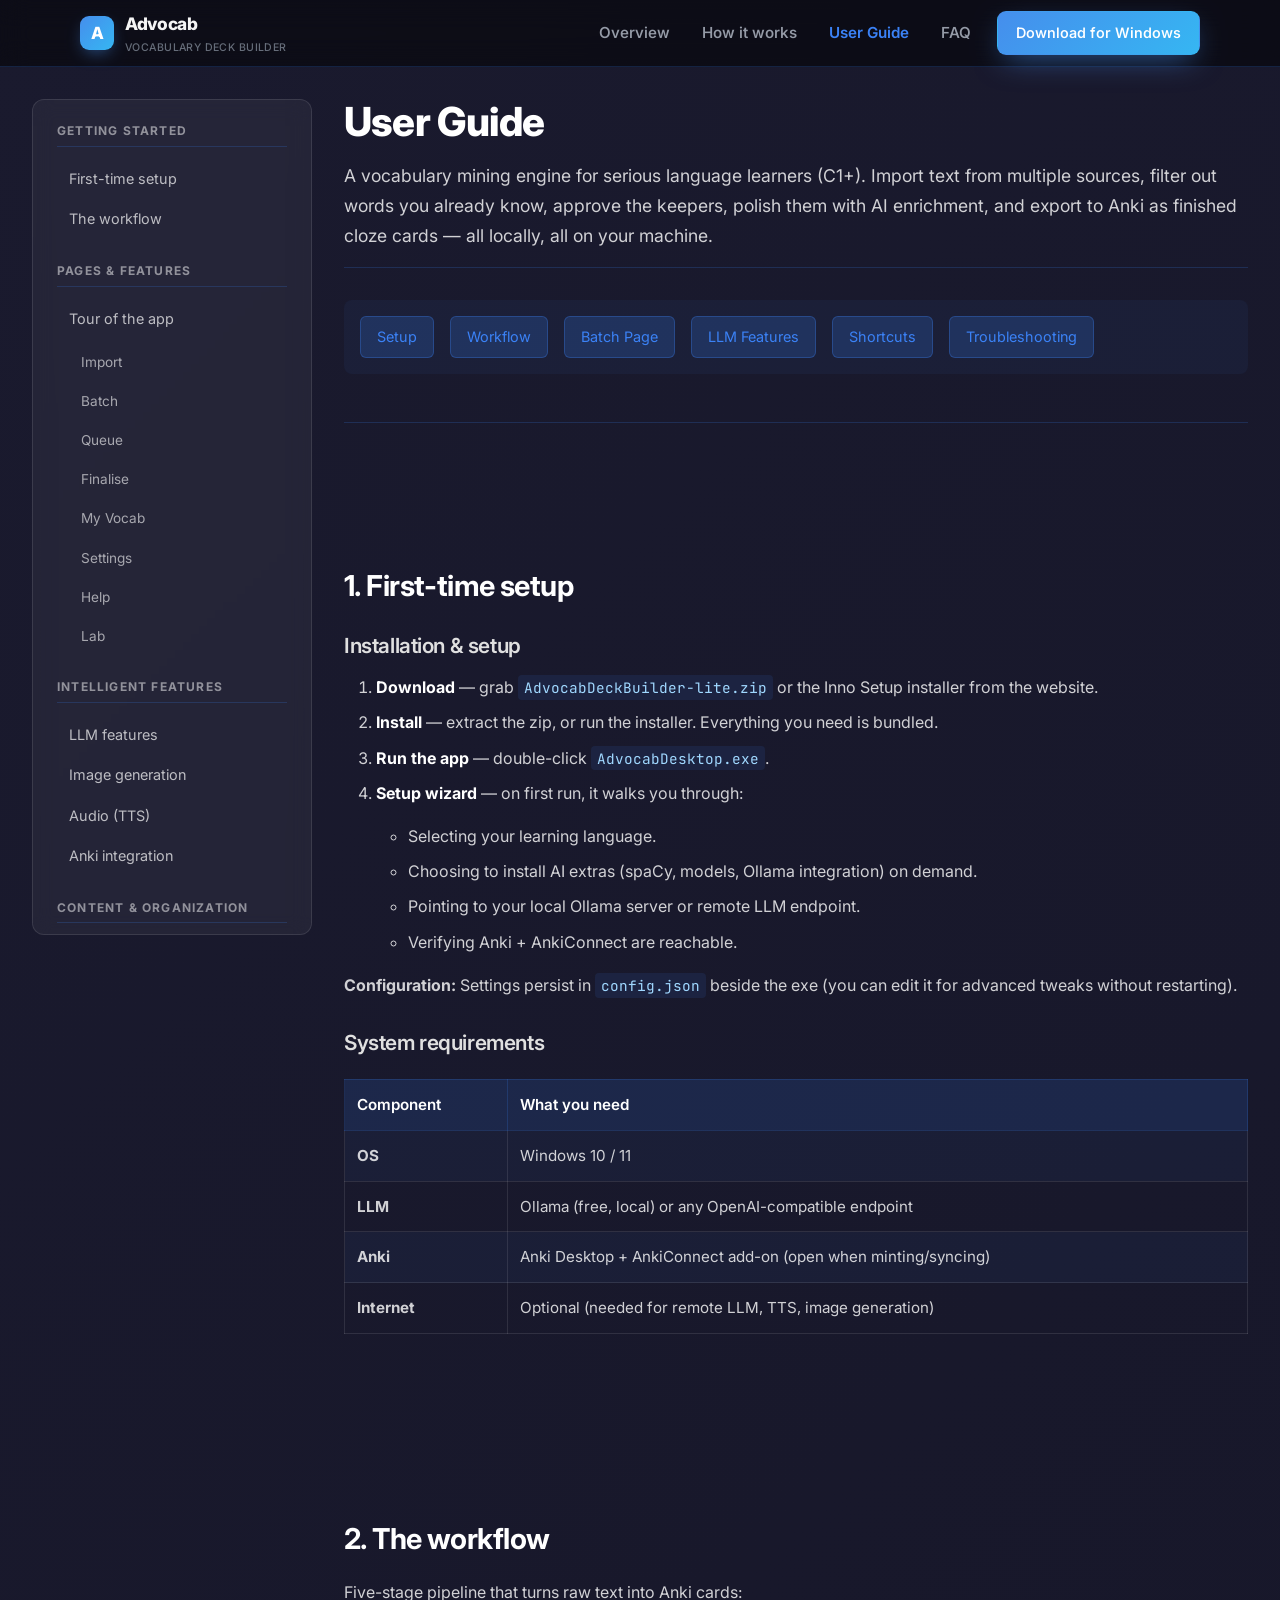
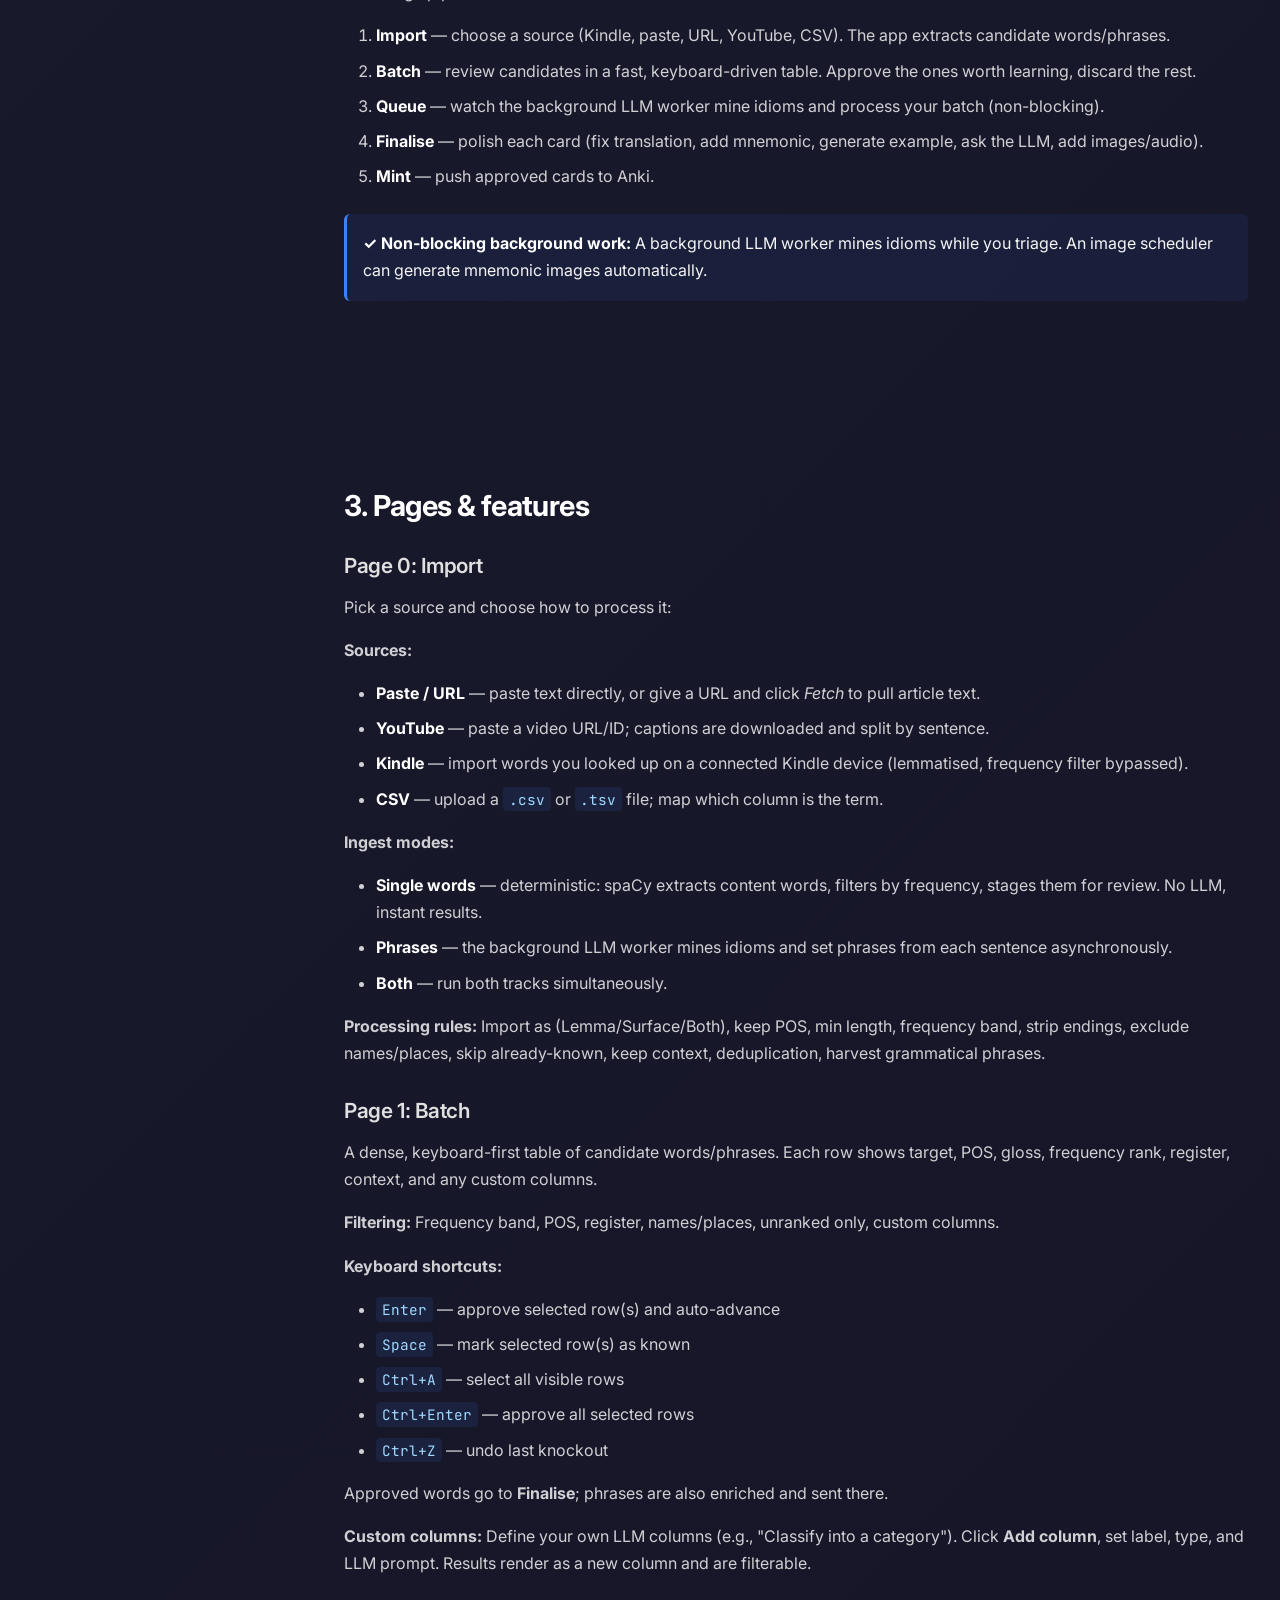
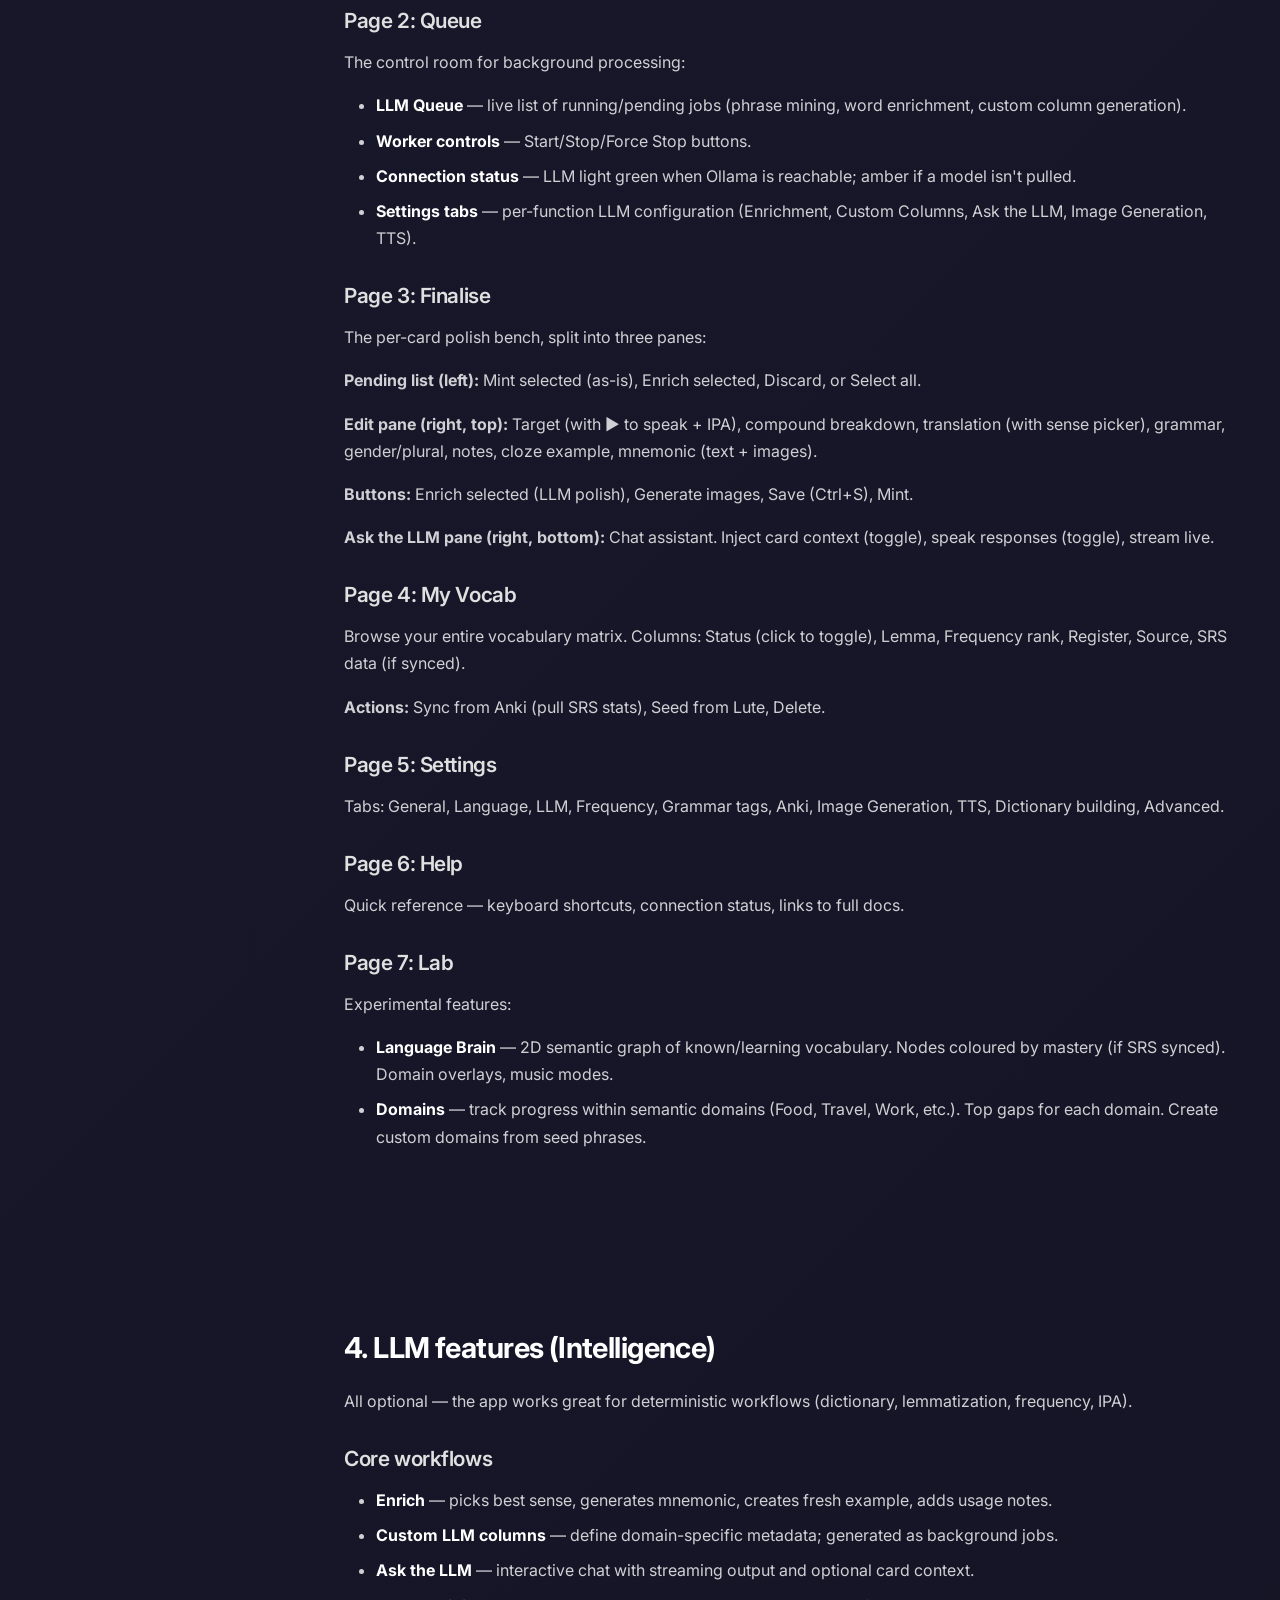
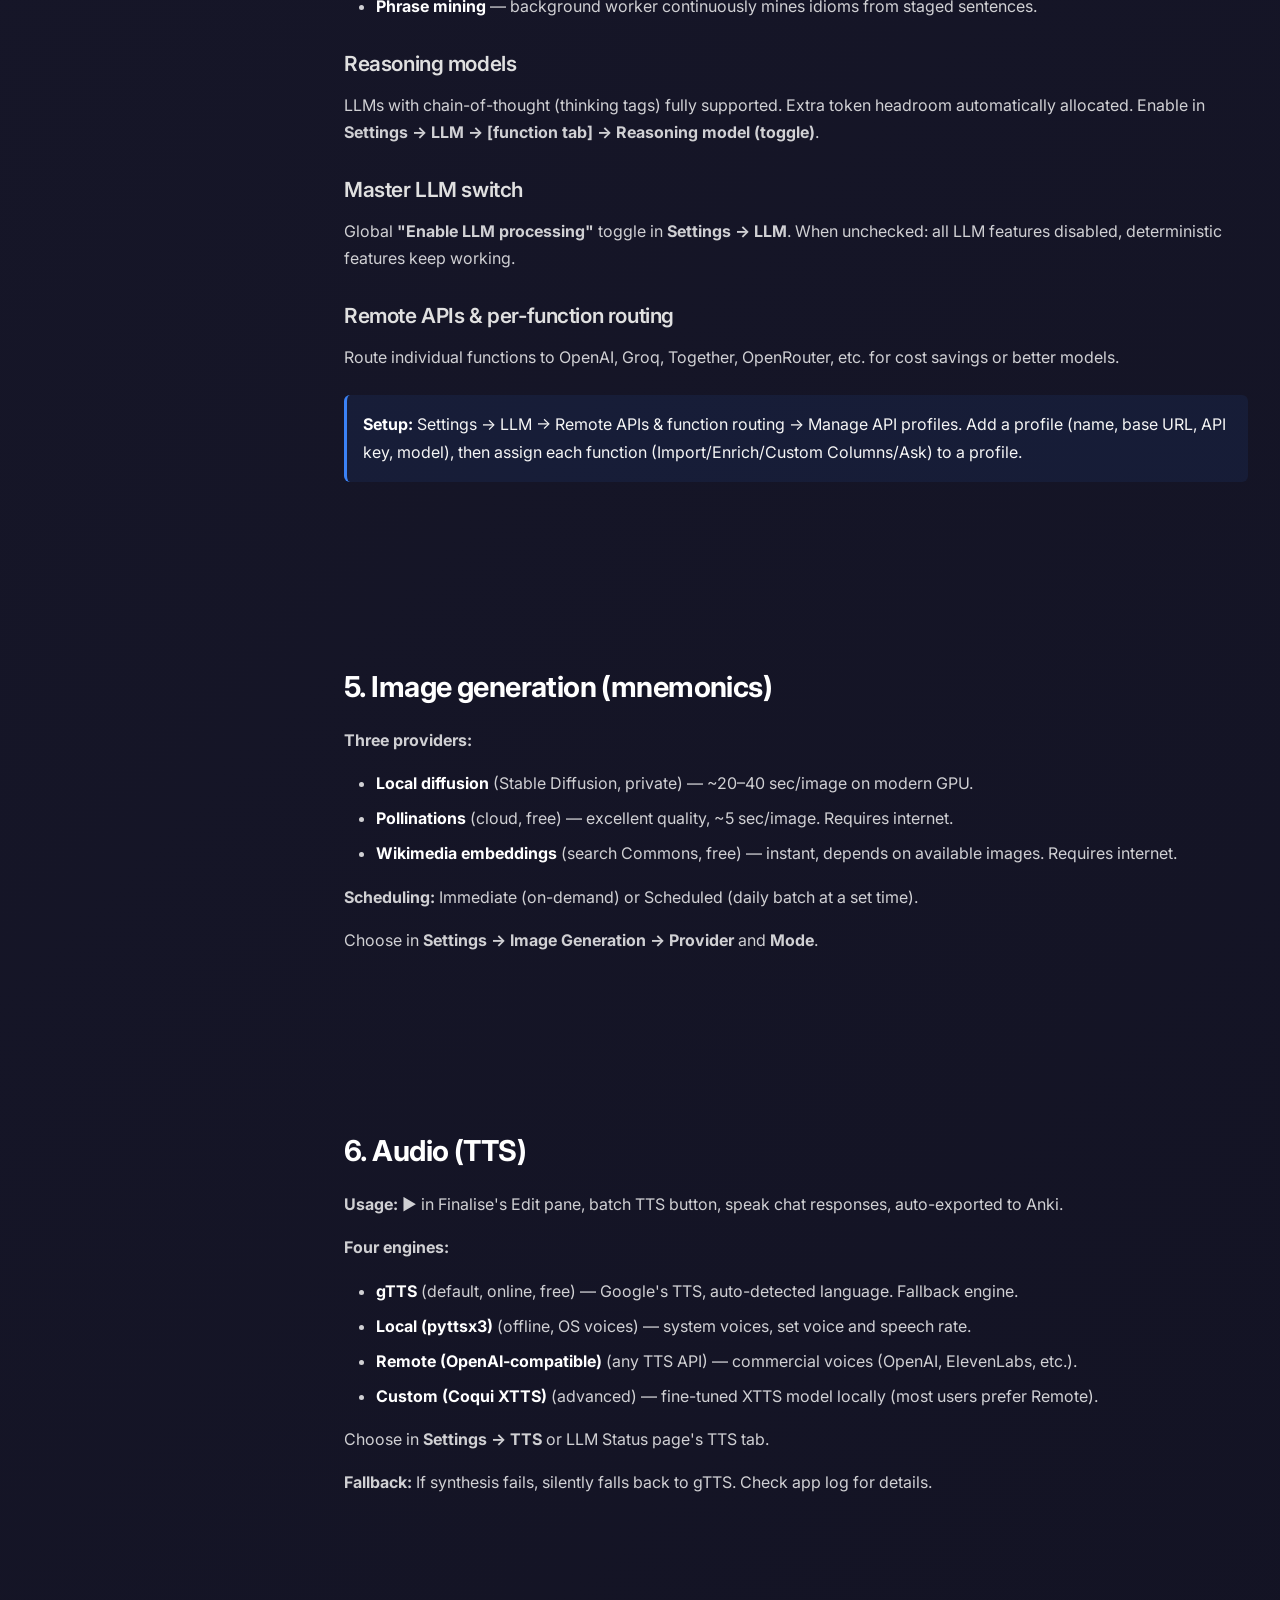
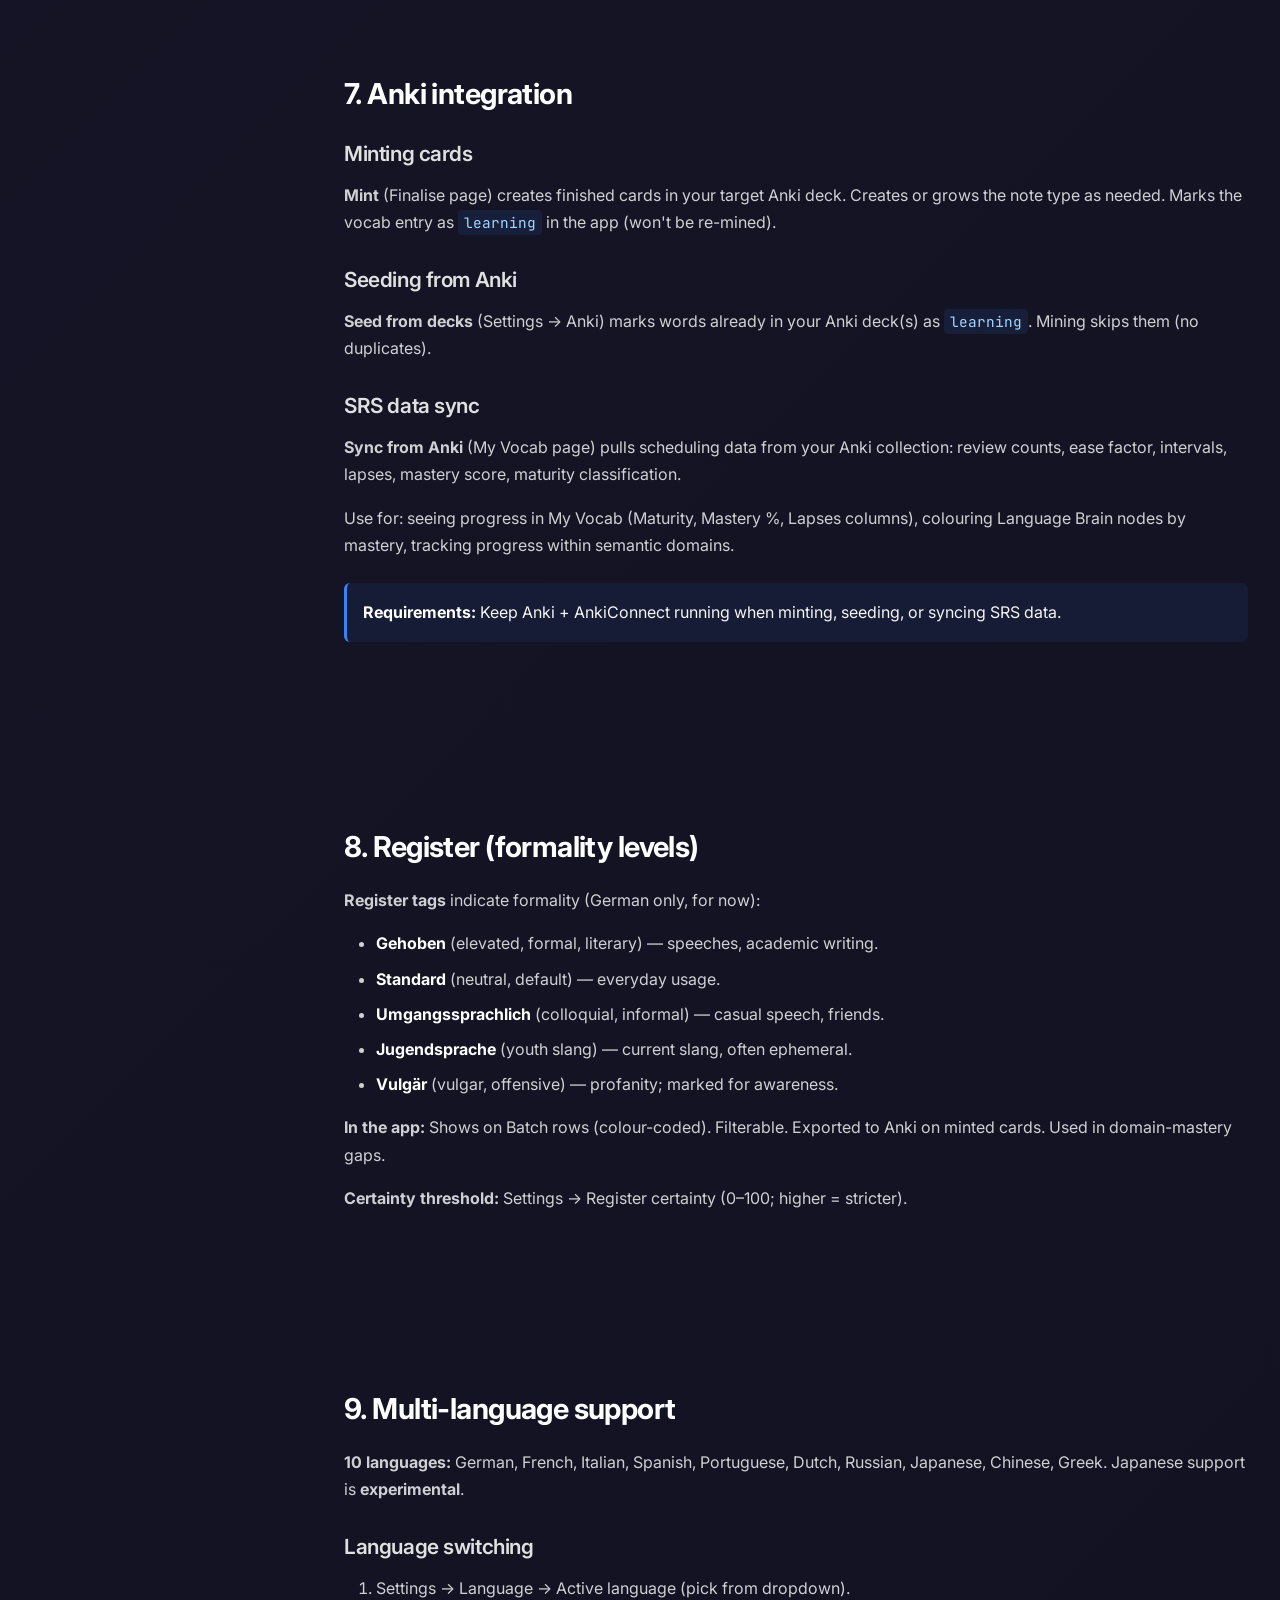
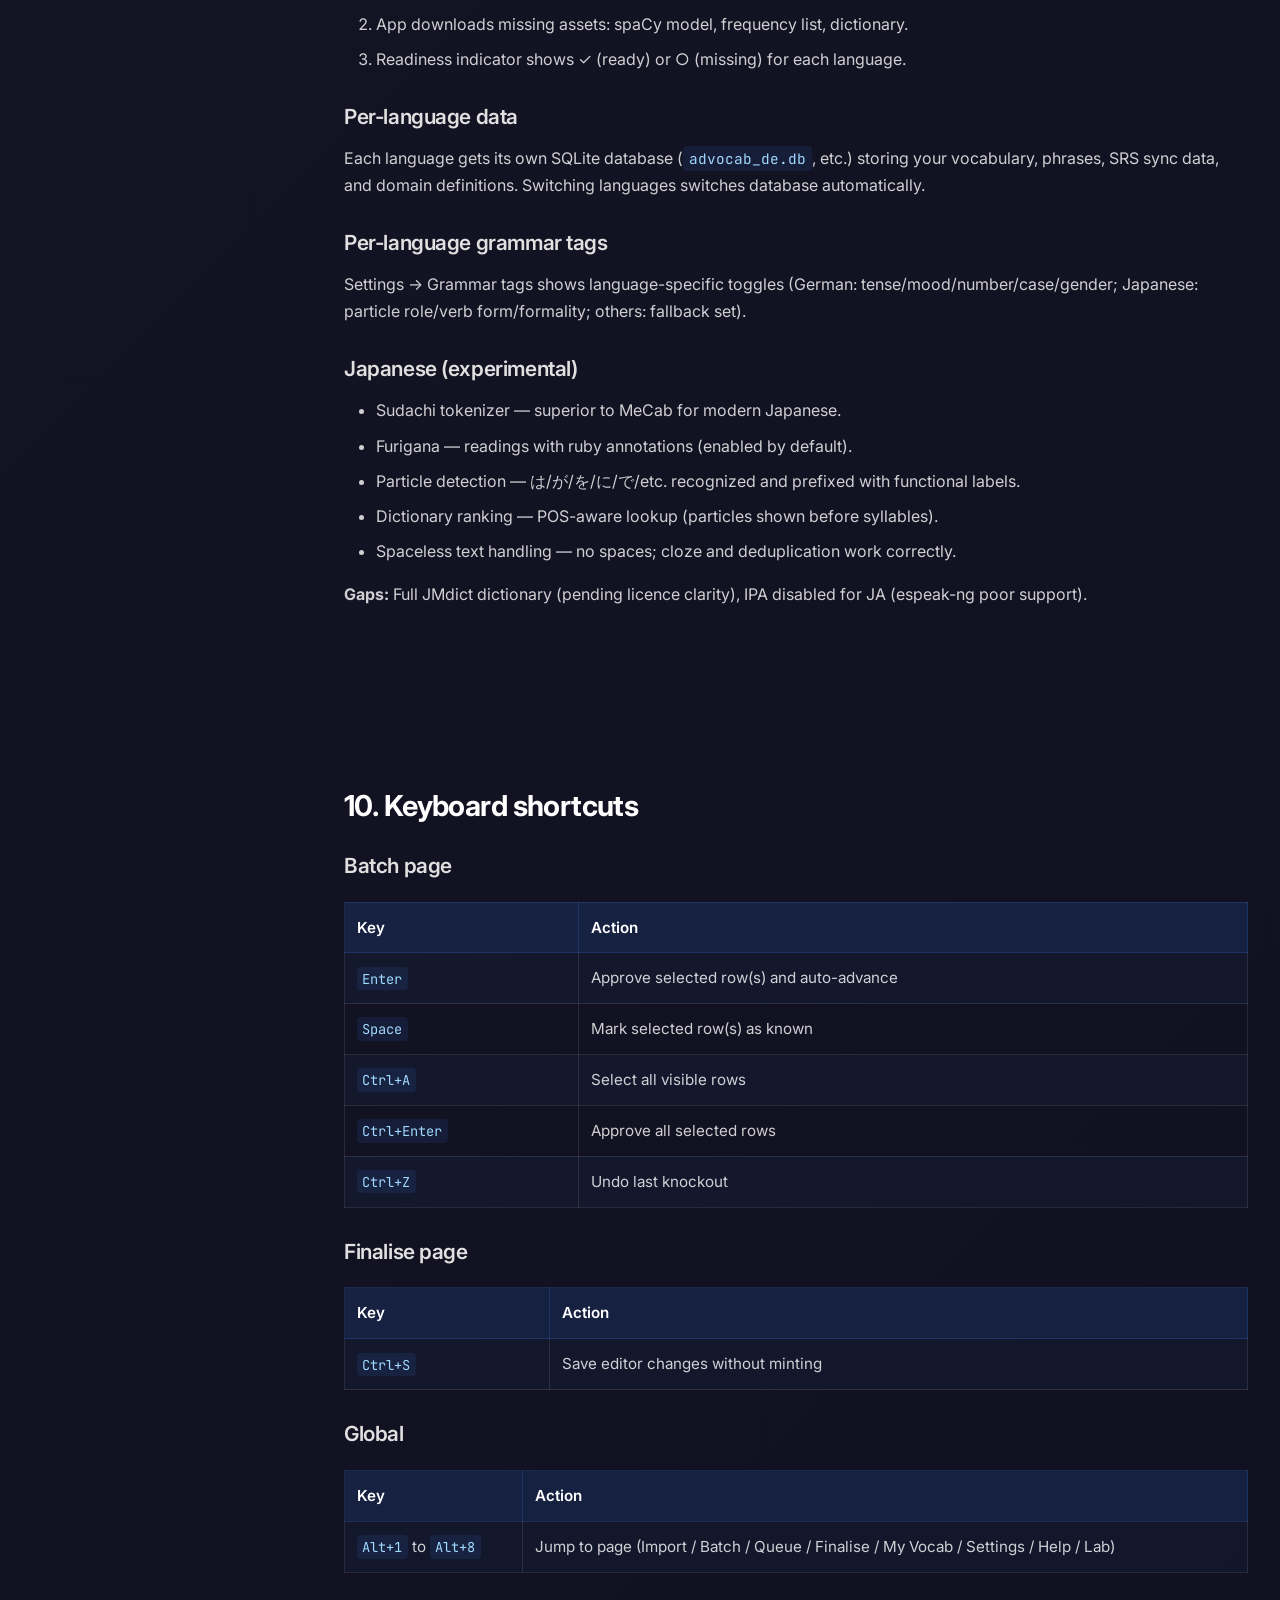
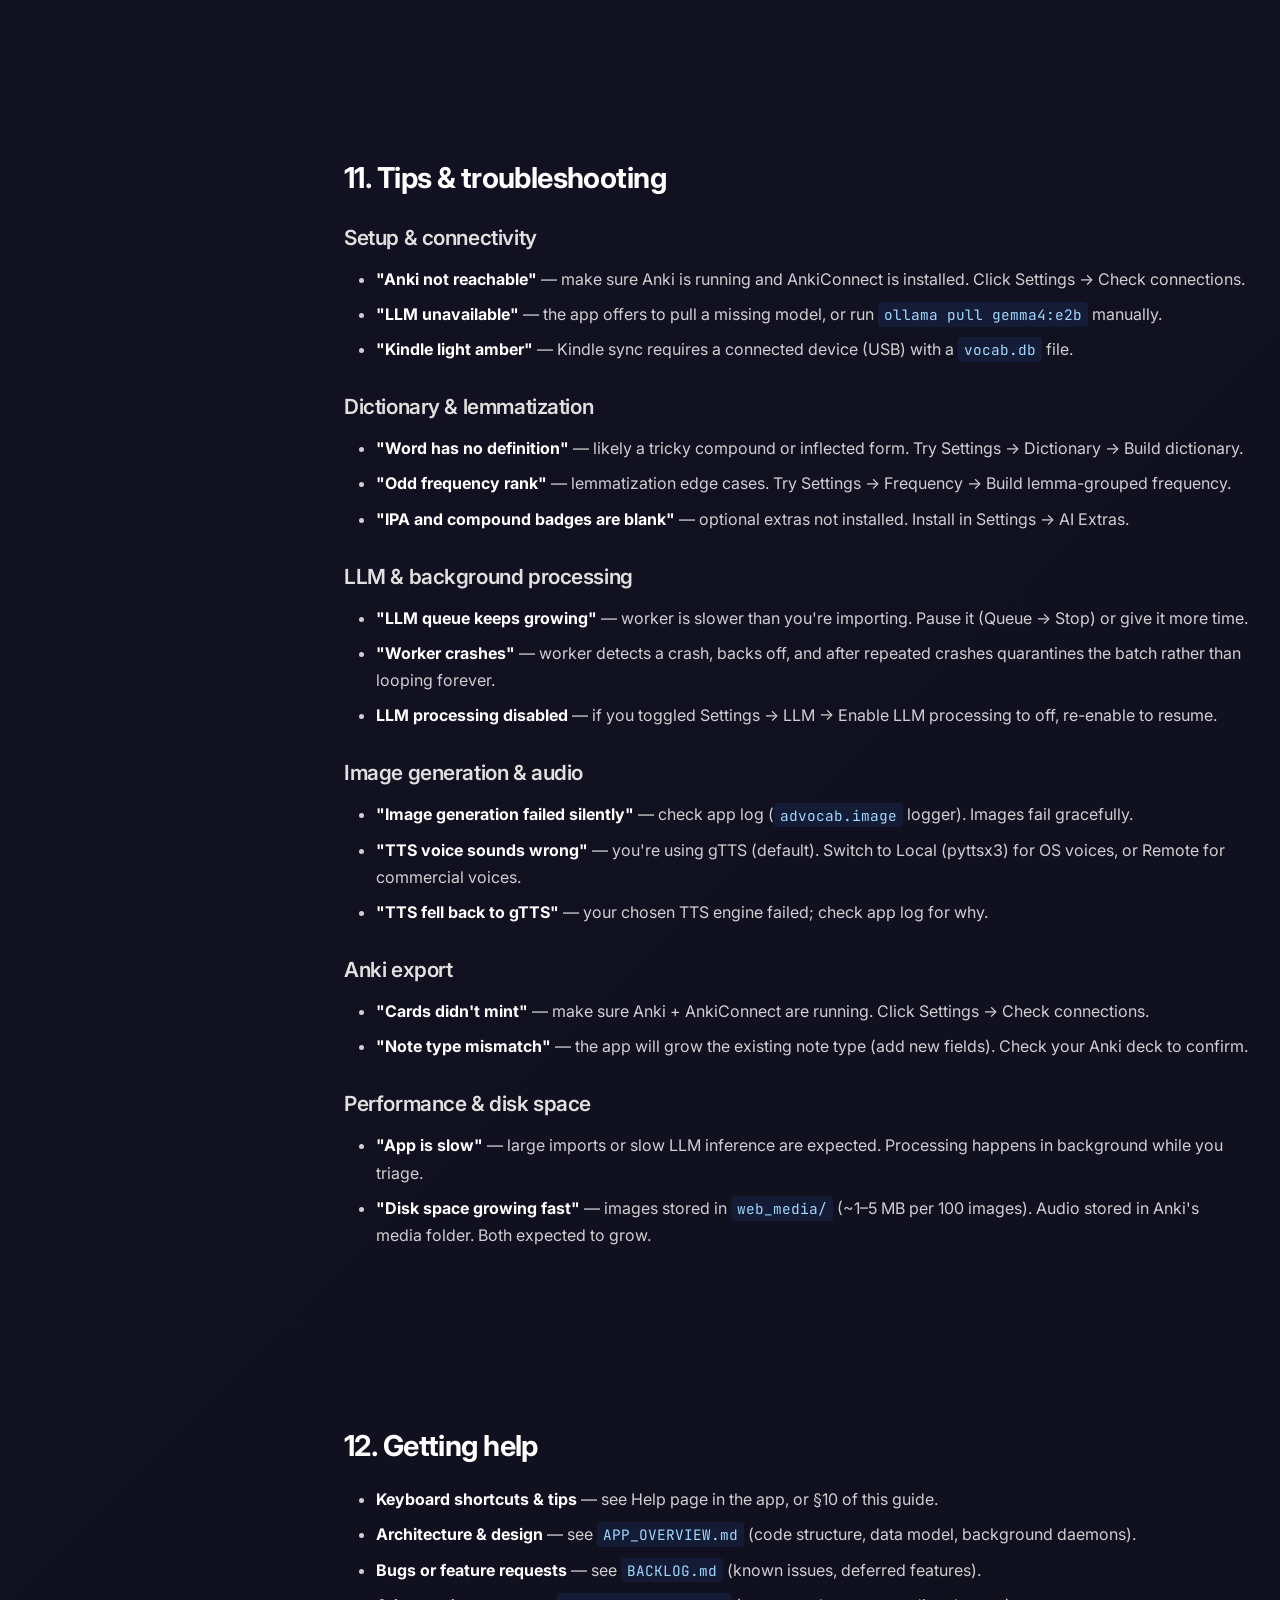
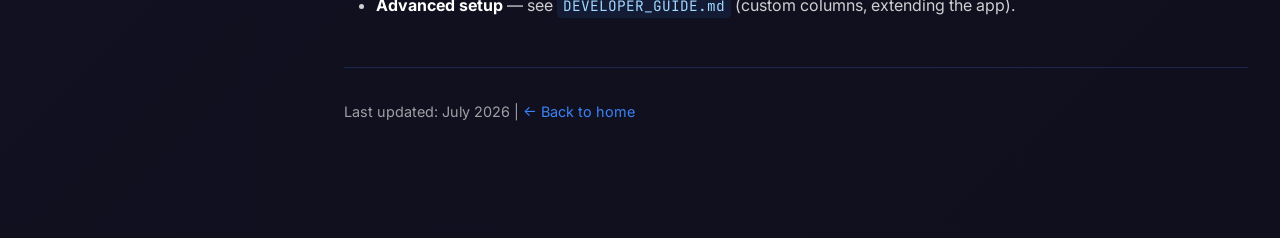
==== user-guide.html @ 62e6b775 "Add comprehensive User Guide with wiki-style sidebar navigation - New user-guide.html with beautiful" ====
<!DOCTYPE html>
<html lang="en">
<head>
  <meta charset="UTF-8" />
  <meta name="viewport" content="width=device-width, initial-scale=1.0" />
  <title>User Guide — Advocab</title>
  <meta name="description" content="Complete guide to using Advocab: setup, workflow, pages, LLM features, images, audio, Anki integration, multi-language support, and troubleshooting." />
  <link rel="preconnect" href="https://fonts.googleapis.com" />
  <link rel="preconnect" href="https://fonts.gstatic.com" crossorigin />
  <link href="https://fonts.googleapis.com/css2?family=Inter:wght@400;500;550;600;650;700;800;850&family=JetBrains+Mono:wght@400;500;600&display=swap" rel="stylesheet" />
  <link rel="stylesheet" href="styles.css" />
  <link rel="icon" href="data:image/svg+xml,<svg xmlns='http://www.w3.org/2000/svg' viewBox='0 0 100 100'><rect width='100' height='100' rx='22' fill='%233b82f6'/><text x='50' y='70' font-size='60' text-anchor='middle' fill='white' font-family='sans-serif' font-weight='800'>A</text></svg>" />
  <style>
    body.wiki-page {
      background: linear-gradient(135deg, #1a1a2e 0%, #0f0f1e 100%);
      color: #f5f5f5;
      line-height: 1.7;
    }

    .wiki-container {
      display: flex;
      gap: 2rem;
      max-width: 1400px;
      margin: 0 auto;
      padding: 2rem;
    }

    .wiki-sidebar {
      flex: 0 0 280px;
      position: sticky;
      top: 2rem;
      height: fit-content;
      max-height: calc(100vh - 4rem);
      overflow-y: auto;
      padding: 1.5rem;
      background: rgba(255, 255, 255, 0.05);
      border: 1px solid rgba(255, 255, 255, 0.1);
      border-radius: 12px;
      backdrop-filter: blur(10px);
    }

    .wiki-sidebar::-webkit-scrollbar {
      width: 6px;
    }

    .wiki-sidebar::-webkit-scrollbar-track {
      background: rgba(255, 255, 255, 0.05);
      border-radius: 3px;
    }

    .wiki-sidebar::-webkit-scrollbar-thumb {
      background: rgba(59, 130, 246, 0.4);
      border-radius: 3px;
    }

    .wiki-sidebar::-webkit-scrollbar-thumb:hover {
      background: rgba(59, 130, 246, 0.6);
    }

    .wiki-sidebar h3 {
      font-size: 0.75rem;
      font-weight: 700;
      text-transform: uppercase;
      letter-spacing: 0.1em;
      color: rgba(255, 255, 255, 0.5);
      margin: 1.5rem 0 0.75rem;
      padding: 0 0 0.5rem;
      border-bottom: 1px solid rgba(59, 130, 246, 0.2);
    }

    .wiki-sidebar h3:first-child {
      margin-top: 0;
    }

    .wiki-nav {
      list-style: none;
      padding: 0;
      margin: 0;
    }

    .wiki-nav li {
      margin: 0;
    }

    .wiki-nav a {
      display: block;
      padding: 0.5rem 0.75rem;
      color: rgba(255, 255, 255, 0.7);
      text-decoration: none;
      font-size: 0.9rem;
      border-radius: 6px;
      transition: all 0.2s ease;
      border-left: 2px solid transparent;
      margin-left: -2px;
    }

    .wiki-nav a:hover {
      color: #fff;
      background: rgba(59, 130, 246, 0.1);
      border-left-color: #3b82f6;
      padding-left: calc(0.75rem + 2px);
    }

    .wiki-nav a.active {
      color: #3b82f6;
      background: rgba(59, 130, 246, 0.15);
      border-left-color: #3b82f6;
      font-weight: 600;
      padding-left: calc(0.75rem + 2px);
    }

    .wiki-nav ul {
      list-style: none;
      padding: 0;
      margin: 0.25rem 0;
    }

    .wiki-nav li ul a {
      font-size: 0.85rem;
      padding-left: 1.5rem;
      color: rgba(255, 255, 255, 0.6);
    }

    .wiki-nav li ul a:hover {
      padding-left: calc(1.5rem + 2px);
    }

    .wiki-nav li ul a.active {
      padding-left: calc(1.5rem + 2px);
    }

    .wiki-content {
      flex: 1;
      min-width: 0;
    }

    .wiki-content h1 {
      font-size: 2.5rem;
      margin-bottom: 0.5rem;
      color: #fff;
      font-weight: 800;
    }

    .wiki-content > p:first-of-type {
      font-size: 1.1rem;
      color: rgba(255, 255, 255, 0.8);
      margin-bottom: 2rem;
      padding-bottom: 1rem;
      border-bottom: 1px solid rgba(59, 130, 246, 0.2);
    }

    .wiki-content h2 {
      font-size: 1.8rem;
      margin: 3rem 0 1.5rem;
      padding-top: 2rem;
      border-top: 1px solid rgba(59, 130, 246, 0.2);
      color: #fff;
      font-weight: 700;
      scroll-margin-top: 100px;
    }

    .wiki-content h2:first-of-type {
      margin-top: 2rem;
      border-top: none;
      padding-top: 0;
    }

    .wiki-content h3 {
      font-size: 1.3rem;
      margin: 2rem 0 1rem;
      color: #e0e0e0;
      font-weight: 600;
      scroll-margin-top: 100px;
    }

    .wiki-content h4 {
      font-size: 1rem;
      margin: 1.5rem 0 0.75rem;
      color: #d0d0d0;
      font-weight: 600;
    }

    .wiki-content p {
      margin: 1rem 0;
      color: rgba(255, 255, 255, 0.8);
    }

    .wiki-content ul, .wiki-content ol {
      margin: 1rem 0;
      padding-left: 2rem;
      color: rgba(255, 255, 255, 0.8);
    }

    .wiki-content li {
      margin: 0.5rem 0;
    }

    .wiki-content li strong {
      color: #fff;
    }

    .wiki-content code {
      background: rgba(59, 130, 246, 0.1);
      padding: 0.2em 0.4em;
      border-radius: 4px;
      font-family: 'JetBrains Mono', monospace;
      font-size: 0.9em;
      color: #a0d8ff;
    }

    .wiki-content pre {
      background: rgba(0, 0, 0, 0.3);
      border: 1px solid rgba(59, 130, 246, 0.2);
      padding: 1rem;
      border-radius: 8px;
      overflow-x: auto;
      margin: 1rem 0;
    }

    .wiki-content pre code {
      background: none;
      padding: 0;
      color: #a0d8ff;
    }

    .wiki-content table {
      width: 100%;
      border-collapse: collapse;
      margin: 1.5rem 0;
      font-size: 0.95rem;
    }

    .wiki-content table th {
      background: rgba(59, 130, 246, 0.15);
      padding: 0.75rem;
      text-align: left;
      font-weight: 600;
      color: #fff;
      border: 1px solid rgba(59, 130, 246, 0.2);
    }

    .wiki-content table td {
      padding: 0.75rem;
      border: 1px solid rgba(255, 255, 255, 0.1);
      color: rgba(255, 255, 255, 0.8);
    }

    .wiki-content table tr:nth-child(even) {
      background: rgba(59, 130, 246, 0.05);
    }

    .wiki-box {
      background: rgba(59, 130, 246, 0.08);
      border-left: 3px solid #3b82f6;
      padding: 1rem;
      margin: 1.5rem 0;
      border-radius: 6px;
    }

    .wiki-box strong {
      color: #fff;
    }

    .section-nav {
      display: flex;
      gap: 1rem;
      margin-bottom: 2rem;
      padding: 1rem;
      background: rgba(59, 130, 246, 0.05);
      border-radius: 8px;
      flex-wrap: wrap;
    }

    .section-nav a {
      padding: 0.5rem 1rem;
      background: rgba(59, 130, 246, 0.2);
      color: #3b82f6;
      text-decoration: none;
      border-radius: 6px;
      font-size: 0.9rem;
      transition: all 0.2s ease;
      border: 1px solid rgba(59, 130, 246, 0.3);
    }

    .section-nav a:hover {
      background: rgba(59, 130, 246, 0.3);
      border-color: #3b82f6;
    }

    @media (max-width: 1024px) {
      .wiki-container {
        gap: 1.5rem;
        padding: 1.5rem;
      }

      .wiki-sidebar {
        flex: 0 0 240px;
        padding: 1rem;
        font-size: 0.9rem;
      }

      .wiki-content h1 {
        font-size: 2rem;
      }

      .wiki-content h2 {
        font-size: 1.5rem;
      }
    }

    @media (max-width: 768px) {
      .wiki-container {
        flex-direction: column;
        gap: 2rem;
      }

      .wiki-sidebar {
        position: relative;
        top: auto;
        flex: 1;
        max-height: none;
      }

      .wiki-content h1 {
        font-size: 1.8rem;
      }

      .wiki-content h2 {
        font-size: 1.3rem;
        margin-top: 2rem;
      }
    }

    header.site {
      background: rgba(0, 0, 0, 0.5);
      border-bottom: 1px solid rgba(59, 130, 246, 0.2);
    }
  </style>
</head>
<body class="wiki-page">

<header class="site">
  <div class="wrap">
    <a class="brand" href="index.html">
      <span class="logo">A</span>
      <span>Advocab<small>Vocabulary Deck Builder</small></span>
    </a>
    <nav class="top">
      <span class="nav-links">
        <a href="index.html#overview">Overview</a>
        <a href="index.html#how">How it works</a>
        <a href="user-guide.html" style="color: #3b82f6; font-weight: 600;">User Guide</a>
        <a href="index.html#faq">FAQ</a>
      </span>
      <a class="btn btn-primary" href="index.html#download">Download for Windows</a>
    </nav>
  </div>
</header>

<div class="wiki-container">
  <aside class="wiki-sidebar" id="sidebar">
    <h3>Getting Started</h3>
    <ul class="wiki-nav">
      <li><a href="#setup">First-time setup</a></li>
      <li><a href="#workflow">The workflow</a></li>
    </ul>

    <h3>Pages & Features</h3>
    <ul class="wiki-nav">
      <li><a href="#pages">Tour of the app</a>
        <ul>
          <li><a href="#import">Import</a></li>
          <li><a href="#batch">Batch</a></li>
          <li><a href="#queue">Queue</a></li>
          <li><a href="#finalise">Finalise</a></li>
          <li><a href="#vocab">My Vocab</a></li>
          <li><a href="#settings">Settings</a></li>
          <li><a href="#help">Help</a></li>
          <li><a href="#lab">Lab</a></li>
        </ul>
      </li>
    </ul>

    <h3>Intelligent Features</h3>
    <ul class="wiki-nav">
      <li><a href="#llm">LLM features</a></li>
      <li><a href="#images">Image generation</a></li>
      <li><a href="#audio">Audio (TTS)</a></li>
      <li><a href="#anki">Anki integration</a></li>
    </ul>

    <h3>Content & Organization</h3>
    <ul class="wiki-nav">
      <li><a href="#register">Register (formality)</a></li>
      <li><a href="#multilang">Multi-language support</a></li>
    </ul>

    <h3>Reference</h3>
    <ul class="wiki-nav">
      <li><a href="#keyboard">Keyboard shortcuts</a></li>
      <li><a href="#troubleshooting">Tips & troubleshooting</a></li>
      <li><a href="#help">Getting help</a></li>
    </ul>
  </aside>

  <main class="wiki-content">
    <h1>User Guide</h1>
    <p>A vocabulary mining engine for serious language learners (C1+). Import text from multiple sources, filter out words you already know, approve the keepers, polish them with AI enrichment, and export to Anki as finished cloze cards — all locally, all on your machine.</p>

    <div class="section-nav">
      <a href="#setup">Setup</a>
      <a href="#workflow">Workflow</a>
      <a href="#batch">Batch Page</a>
      <a href="#llm">LLM Features</a>
      <a href="#keyboard">Shortcuts</a>
      <a href="#troubleshooting">Troubleshooting</a>
    </div>

    <hr style="border: none; margin: 3rem 0; border-top: 1px solid rgba(59, 130, 246, 0.2);">

    <section id="setup">
      <h2>1. First-time setup</h2>

      <h3>Installation & setup</h3>
      <ol>
        <li><strong>Download</strong> — grab <code>AdvocabDeckBuilder-lite.zip</code> or the Inno Setup installer from the website.</li>
        <li><strong>Install</strong> — extract the zip, or run the installer. Everything you need is bundled.</li>
        <li><strong>Run the app</strong> — double-click <code>AdvocabDesktop.exe</code>.</li>
        <li><strong>Setup wizard</strong> — on first run, it walks you through:
          <ul>
            <li>Selecting your learning language.</li>
            <li>Choosing to install AI extras (spaCy, models, Ollama integration) on demand.</li>
            <li>Pointing to your local Ollama server or remote LLM endpoint.</li>
            <li>Verifying Anki + AnkiConnect are reachable.</li>
          </ul>
        </li>
      </ol>

      <p><strong>Configuration:</strong> Settings persist in <code>config.json</code> beside the exe (you can edit it for advanced tweaks without restarting).</p>

      <h3>System requirements</h3>
      <table>
        <tr>
          <th>Component</th>
          <th>What you need</th>
        </tr>
        <tr>
          <td><strong>OS</strong></td>
          <td>Windows 10 / 11</td>
        </tr>
        <tr>
          <td><strong>LLM</strong></td>
          <td>Ollama (free, local) or any OpenAI-compatible endpoint</td>
        </tr>
        <tr>
          <td><strong>Anki</strong></td>
          <td>Anki Desktop + AnkiConnect add-on (open when minting/syncing)</td>
        </tr>
        <tr>
          <td><strong>Internet</strong></td>
          <td>Optional (needed for remote LLM, TTS, image generation)</td>
        </tr>
      </table>
    </section>

    <section id="workflow">
      <h2>2. The workflow</h2>

      <p>Five-stage pipeline that turns raw text into Anki cards:</p>

      <ol>
        <li><strong>Import</strong> — choose a source (Kindle, paste, URL, YouTube, CSV). The app extracts candidate words/phrases.</li>
        <li><strong>Batch</strong> — review candidates in a fast, keyboard-driven table. Approve the ones worth learning, discard the rest.</li>
        <li><strong>Queue</strong> — watch the background LLM worker mine idioms and process your batch (non-blocking).</li>
        <li><strong>Finalise</strong> — polish each card (fix translation, add mnemonic, generate example, ask the LLM, add images/audio).</li>
        <li><strong>Mint</strong> — push approved cards to Anki.</li>
      </ol>

      <div class="wiki-box">
        <strong>✓ Non-blocking background work:</strong> A background LLM worker mines idioms while you triage. An image scheduler can generate mnemonic images automatically.
      </div>
    </section>

    <section id="pages">
      <h2>3. Pages & features</h2>

      <h3 id="import">Page 0: Import</h3>
      <p>Pick a source and choose how to process it:</p>

      <p><strong>Sources:</strong></p>
      <ul>
        <li><strong>Paste / URL</strong> — paste text directly, or give a URL and click <em>Fetch</em> to pull article text.</li>
        <li><strong>YouTube</strong> — paste a video URL/ID; captions are downloaded and split by sentence.</li>
        <li><strong>Kindle</strong> — import words you looked up on a connected Kindle device (lemmatised, frequency filter bypassed).</li>
        <li><strong>CSV</strong> — upload a <code>.csv</code> or <code>.tsv</code> file; map which column is the term.</li>
      </ul>

      <p><strong>Ingest modes:</strong></p>
      <ul>
        <li><strong>Single words</strong> — deterministic: spaCy extracts content words, filters by frequency, stages them for review. No LLM, instant results.</li>
        <li><strong>Phrases</strong> — the background LLM worker mines idioms and set phrases from each sentence asynchronously.</li>
        <li><strong>Both</strong> — run both tracks simultaneously.</li>
      </ul>

      <p><strong>Processing rules:</strong> Import as (Lemma/Surface/Both), keep POS, min length, frequency band, strip endings, exclude names/places, skip already-known, keep context, deduplication, harvest grammatical phrases.</p>

      <h3 id="batch">Page 1: Batch</h3>
      <p>A dense, keyboard-first table of candidate words/phrases. Each row shows target, POS, gloss, frequency rank, register, context, and any custom columns.</p>

      <p><strong>Filtering:</strong> Frequency band, POS, register, names/places, unranked only, custom columns.</p>

      <p><strong>Keyboard shortcuts:</strong></p>
      <ul>
        <li><code>Enter</code> — approve selected row(s) and auto-advance</li>
        <li><code>Space</code> — mark selected row(s) as known</li>
        <li><code>Ctrl+A</code> — select all visible rows</li>
        <li><code>Ctrl+Enter</code> — approve all selected rows</li>
        <li><code>Ctrl+Z</code> — undo last knockout</li>
      </ul>

      <p>Approved words go to <strong>Finalise</strong>; phrases are also enriched and sent there.</p>

      <p><strong>Custom columns:</strong> Define your own LLM columns (e.g., "Classify into a category"). Click <strong>Add column</strong>, set label, type, and LLM prompt. Results render as a new column and are filterable.</p>

      <h3 id="queue">Page 2: Queue</h3>
      <p>The control room for background processing:</p>

      <ul>
        <li><strong>LLM Queue</strong> — live list of running/pending jobs (phrase mining, word enrichment, custom column generation).</li>
        <li><strong>Worker controls</strong> — Start/Stop/Force Stop buttons.</li>
        <li><strong>Connection status</strong> — LLM light green when Ollama is reachable; amber if a model isn't pulled.</li>
        <li><strong>Settings tabs</strong> — per-function LLM configuration (Enrichment, Custom Columns, Ask the LLM, Image Generation, TTS).</li>
      </ul>

      <h3 id="finalise">Page 3: Finalise</h3>
      <p>The per-card polish bench, split into three panes:</p>

      <p><strong>Pending list (left):</strong> Mint selected (as-is), Enrich selected, Discard, or Select all.</p>

      <p><strong>Edit pane (right, top):</strong> Target (with ▶ to speak + IPA), compound breakdown, translation (with sense picker), grammar, gender/plural, notes, cloze example, mnemonic (text + images).</p>

      <p><strong>Buttons:</strong> Enrich selected (LLM polish), Generate images, Save (Ctrl+S), Mint.</p>

      <p><strong>Ask the LLM pane (right, bottom):</strong> Chat assistant. Inject card context (toggle), speak responses (toggle), stream live.</p>

      <h3 id="vocab">Page 4: My Vocab</h3>
      <p>Browse your entire vocabulary matrix. Columns: Status (click to toggle), Lemma, Frequency rank, Register, Source, SRS data (if synced).</p>

      <p><strong>Actions:</strong> Sync from Anki (pull SRS stats), Seed from Lute, Delete.</p>

      <h3 id="settings">Page 5: Settings</h3>
      <p>Tabs: General, Language, LLM, Frequency, Grammar tags, Anki, Image Generation, TTS, Dictionary building, Advanced.</p>

      <h3 id="help">Page 6: Help</h3>
      <p>Quick reference — keyboard shortcuts, connection status, links to full docs.</p>

      <h3 id="lab">Page 7: Lab</h3>
      <p>Experimental features:</p>

      <ul>
        <li><strong>Language Brain</strong> — 2D semantic graph of known/learning vocabulary. Nodes coloured by mastery (if SRS synced). Domain overlays, music modes.</li>
        <li><strong>Domains</strong> — track progress within semantic domains (Food, Travel, Work, etc.). Top gaps for each domain. Create custom domains from seed phrases.</li>
      </ul>
    </section>

    <section id="llm">
      <h2>4. LLM features (Intelligence)</h2>

      <p>All optional — the app works great for deterministic workflows (dictionary, lemmatization, frequency, IPA).</p>

      <h3>Core workflows</h3>
      <ul>
        <li><strong>Enrich</strong> — picks best sense, generates mnemonic, creates fresh example, adds usage notes.</li>
        <li><strong>Custom LLM columns</strong> — define domain-specific metadata; generated as background jobs.</li>
        <li><strong>Ask the LLM</strong> — interactive chat with streaming output and optional card context.</li>
        <li><strong>Phrase mining</strong> — background worker continuously mines idioms from staged sentences.</li>
      </ul>

      <h3>Reasoning models</h3>
      <p>LLMs with chain-of-thought (thinking tags) fully supported. Extra token headroom automatically allocated. Enable in <strong>Settings → LLM → [function tab] → Reasoning model (toggle)</strong>.</p>

      <h3>Master LLM switch</h3>
      <p>Global <strong>"Enable LLM processing"</strong> toggle in <strong>Settings → LLM</strong>. When unchecked: all LLM features disabled, deterministic features keep working.</p>

      <h3>Remote APIs & per-function routing</h3>
      <p>Route individual functions to OpenAI, Groq, Together, OpenRouter, etc. for cost savings or better models.</p>

      <div class="wiki-box">
        <strong>Setup:</strong> Settings → LLM → Remote APIs & function routing → Manage API profiles. Add a profile (name, base URL, API key, model), then assign each function (Import/Enrich/Custom Columns/Ask) to a profile.
      </div>
    </section>

    <section id="images">
      <h2>5. Image generation (mnemonics)</h2>

      <p><strong>Three providers:</strong></p>
      <ul>
        <li><strong>Local diffusion</strong> (Stable Diffusion, private) — ~20–40 sec/image on modern GPU.</li>
        <li><strong>Pollinations</strong> (cloud, free) — excellent quality, ~5 sec/image. Requires internet.</li>
        <li><strong>Wikimedia embeddings</strong> (search Commons, free) — instant, depends on available images. Requires internet.</li>
      </ul>

      <p><strong>Scheduling:</strong> Immediate (on-demand) or Scheduled (daily batch at a set time).</p>

      <p>Choose in <strong>Settings → Image Generation → Provider</strong> and <strong>Mode</strong>.</p>
    </section>

    <section id="audio">
      <h2>6. Audio (TTS)</h2>

      <p><strong>Usage:</strong> ▶ in Finalise's Edit pane, batch TTS button, speak chat responses, auto-exported to Anki.</p>

      <p><strong>Four engines:</strong></p>
      <ul>
        <li><strong>gTTS</strong> (default, online, free) — Google's TTS, auto-detected language. Fallback engine.</li>
        <li><strong>Local (pyttsx3)</strong> (offline, OS voices) — system voices, set voice and speech rate.</li>
        <li><strong>Remote (OpenAI-compatible)</strong> (any TTS API) — commercial voices (OpenAI, ElevenLabs, etc.).</li>
        <li><strong>Custom (Coqui XTTS)</strong> (advanced) — fine-tuned XTTS model locally (most users prefer Remote).</li>
      </ul>

      <p>Choose in <strong>Settings → TTS</strong> or LLM Status page's TTS tab.</p>

      <p><strong>Fallback:</strong> If synthesis fails, silently falls back to gTTS. Check app log for details.</p>
    </section>

    <section id="anki">
      <h2>7. Anki integration</h2>

      <h3>Minting cards</h3>
      <p><strong>Mint</strong> (Finalise page) creates finished cards in your target Anki deck. Creates or grows the note type as needed. Marks the vocab entry as <code>learning</code> in the app (won't be re-mined).</p>

      <h3>Seeding from Anki</h3>
      <p><strong>Seed from decks</strong> (Settings → Anki) marks words already in your Anki deck(s) as <code>learning</code>. Mining skips them (no duplicates).</p>

      <h3>SRS data sync</h3>
      <p><strong>Sync from Anki</strong> (My Vocab page) pulls scheduling data from your Anki collection: review counts, ease factor, intervals, lapses, mastery score, maturity classification.</p>

      <p>Use for: seeing progress in My Vocab (Maturity, Mastery %, Lapses columns), colouring Language Brain nodes by mastery, tracking progress within semantic domains.</p>

      <div class="wiki-box">
        <strong>Requirements:</strong> Keep Anki + AnkiConnect running when minting, seeding, or syncing SRS data.
      </div>
    </section>

    <section id="register">
      <h2>8. Register (formality levels)</h2>

      <p><strong>Register tags</strong> indicate formality (German only, for now):</p>
      <ul>
        <li><strong>Gehoben</strong> (elevated, formal, literary) — speeches, academic writing.</li>
        <li><strong>Standard</strong> (neutral, default) — everyday usage.</li>
        <li><strong>Umgangssprachlich</strong> (colloquial, informal) — casual speech, friends.</li>
        <li><strong>Jugendsprache</strong> (youth slang) — current slang, often ephemeral.</li>
        <li><strong>Vulgär</strong> (vulgar, offensive) — profanity; marked for awareness.</li>
      </ul>

      <p><strong>In the app:</strong> Shows on Batch rows (colour-coded). Filterable. Exported to Anki on minted cards. Used in domain-mastery gaps.</p>

      <p><strong>Certainty threshold:</strong> Settings → Register certainty (0–100; higher = stricter).</p>
    </section>

    <section id="multilang">
      <h2>9. Multi-language support</h2>

      <p><strong>10 languages:</strong> German, French, Italian, Spanish, Portuguese, Dutch, Russian, Japanese, Chinese, Greek. Japanese support is <strong>experimental</strong>.</p>

      <h3>Language switching</h3>
      <ol>
        <li>Settings → Language → Active language (pick from dropdown).</li>
        <li>App downloads missing assets: spaCy model, frequency list, dictionary.</li>
        <li>Readiness indicator shows ✓ (ready) or ○ (missing) for each language.</li>
      </ol>

      <h3>Per-language data</h3>
      <p>Each language gets its own SQLite database (<code>advocab_de.db</code>, etc.) storing your vocabulary, phrases, SRS sync data, and domain definitions. Switching languages switches database automatically.</p>

      <h3>Per-language grammar tags</h3>
      <p>Settings → Grammar tags shows language-specific toggles (German: tense/mood/number/case/gender; Japanese: particle role/verb form/formality; others: fallback set).</p>

      <h3>Japanese (experimental)</h3>
      <ul>
        <li>Sudachi tokenizer — superior to MeCab for modern Japanese.</li>
        <li>Furigana — readings with ruby annotations (enabled by default).</li>
        <li>Particle detection — は/が/を/に/で/etc. recognized and prefixed with functional labels.</li>
        <li>Dictionary ranking — POS-aware lookup (particles shown before syllables).</li>
        <li>Spaceless text handling — no spaces; cloze and deduplication work correctly.</li>
      </ul>

      <p><strong>Gaps:</strong> Full JMdict dictionary (pending licence clarity), IPA disabled for JA (espeak-ng poor support).</p>
    </section>

    <section id="keyboard">
      <h2>10. Keyboard shortcuts</h2>

      <h3>Batch page</h3>
      <table>
        <tr>
          <th>Key</th>
          <th>Action</th>
        </tr>
        <tr>
          <td><code>Enter</code></td>
          <td>Approve selected row(s) and auto-advance</td>
        </tr>
        <tr>
          <td><code>Space</code></td>
          <td>Mark selected row(s) as known</td>
        </tr>
        <tr>
          <td><code>Ctrl+A</code></td>
          <td>Select all visible rows</td>
        </tr>
        <tr>
          <td><code>Ctrl+Enter</code></td>
          <td>Approve all selected rows</td>
        </tr>
        <tr>
          <td><code>Ctrl+Z</code></td>
          <td>Undo last knockout</td>
        </tr>
      </table>

      <h3>Finalise page</h3>
      <table>
        <tr>
          <th>Key</th>
          <th>Action</th>
        </tr>
        <tr>
          <td><code>Ctrl+S</code></td>
          <td>Save editor changes without minting</td>
        </tr>
      </table>

      <h3>Global</h3>
      <table>
        <tr>
          <th>Key</th>
          <th>Action</th>
        </tr>
        <tr>
          <td><code>Alt+1</code> to <code>Alt+8</code></td>
          <td>Jump to page (Import / Batch / Queue / Finalise / My Vocab / Settings / Help / Lab)</td>
        </tr>
      </table>
    </section>

    <section id="troubleshooting">
      <h2>11. Tips & troubleshooting</h2>

      <h3>Setup & connectivity</h3>
      <ul>
        <li><strong>"Anki not reachable"</strong> — make sure Anki is running and AnkiConnect is installed. Click Settings → Check connections.</li>
        <li><strong>"LLM unavailable"</strong> — the app offers to pull a missing model, or run <code>ollama pull gemma4:e2b</code> manually.</li>
        <li><strong>"Kindle light amber"</strong> — Kindle sync requires a connected device (USB) with a <code>vocab.db</code> file.</li>
      </ul>

      <h3>Dictionary & lemmatization</h3>
      <ul>
        <li><strong>"Word has no definition"</strong> — likely a tricky compound or inflected form. Try Settings → Dictionary → Build dictionary.</li>
        <li><strong>"Odd frequency rank"</strong> — lemmatization edge cases. Try Settings → Frequency → Build lemma-grouped frequency.</li>
        <li><strong>"IPA and compound badges are blank"</strong> — optional extras not installed. Install in Settings → AI Extras.</li>
      </ul>

      <h3>LLM & background processing</h3>
      <ul>
        <li><strong>"LLM queue keeps growing"</strong> — worker is slower than you're importing. Pause it (Queue → Stop) or give it more time.</li>
        <li><strong>"Worker crashes"</strong> — worker detects a crash, backs off, and after repeated crashes quarantines the batch rather than looping forever.</li>
        <li><strong>LLM processing disabled</strong> — if you toggled Settings → LLM → Enable LLM processing to off, re-enable to resume.</li>
      </ul>

      <h3>Image generation & audio</h3>
      <ul>
        <li><strong>"Image generation failed silently"</strong> — check app log (<code>advocab.image</code> logger). Images fail gracefully.</li>
        <li><strong>"TTS voice sounds wrong"</strong> — you're using gTTS (default). Switch to Local (pyttsx3) for OS voices, or Remote for commercial voices.</li>
        <li><strong>"TTS fell back to gTTS"</strong> — your chosen TTS engine failed; check app log for why.</li>
      </ul>

      <h3>Anki export</h3>
      <ul>
        <li><strong>"Cards didn't mint"</strong> — make sure Anki + AnkiConnect are running. Click Settings → Check connections.</li>
        <li><strong>"Note type mismatch"</strong> — the app will grow the existing note type (add new fields). Check your Anki deck to confirm.</li>
      </ul>

      <h3>Performance & disk space</h3>
      <ul>
        <li><strong>"App is slow"</strong> — large imports or slow LLM inference are expected. Processing happens in background while you triage.</li>
        <li><strong>"Disk space growing fast"</strong> — images stored in <code>web_media/</code> (~1–5 MB per 100 images). Audio stored in Anki's media folder. Both expected to grow.</li>
      </ul>
    </section>

    <section id="help">
      <h2>12. Getting help</h2>

      <ul>
        <li><strong>Keyboard shortcuts & tips</strong> — see Help page in the app, or §10 of this guide.</li>
        <li><strong>Architecture & design</strong> — see <code>APP_OVERVIEW.md</code> (code structure, data model, background daemons).</li>
        <li><strong>Bugs or feature requests</strong> — see <code>BACKLOG.md</code> (known issues, deferred features).</li>
        <li><strong>Advanced setup</strong> — see <code>DEVELOPER_GUIDE.md</code> (custom columns, extending the app).</li>
      </ul>

      <p style="margin-top: 3rem; padding-top: 2rem; border-top: 1px solid rgba(59, 130, 246, 0.2); color: rgba(255, 255, 255, 0.6); font-size: 0.9rem;">
        Last updated: July 2026 | <a href="index.html" style="color: #3b82f6; text-decoration: none;">← Back to home</a>
      </p>
    </section>
  </main>
</div>

<script>
  // Highlight active section in sidebar
  const sections = document.querySelectorAll('[id]');
  const navLinks = document.querySelectorAll('.wiki-nav a');

  function updateActiveLink() {
    let current = '';
    sections.forEach(section => {
      const sectionTop = section.offsetTop;
      if (window.scrollY >= sectionTop - 200) {
        current = section.getAttribute('id');
      }
    });

    navLinks.forEach(link => {
      link.classList.remove('active');
      if (link.getAttribute('href') === '#' + current) {
        link.classList.add('active');
      }
    });
  }

  window.addEventListener('scroll', updateActiveLink);
  updateActiveLink();

  // Smooth scroll behavior
  document.querySelectorAll('a[href^="#"]').forEach(anchor => {
    anchor.addEventListener('click', function (e) {
      e.preventDefault();
      const target = document.querySelector(this.getAttribute('href'));
      if (target) {
        target.scrollIntoView({
          behavior: 'smooth',
          block: 'start'
        });
      }
    });
  });
</script>

</body>
</html>
---- styles.css ----
/* ============================================================================
   Advocab — marketing site styles
   Palette mirrors the app's design tokens (frontend/src/index.css) so the
   landing page and the product feel like one thing.
   ========================================================================== */
:root {
  --surface:        220 13% 9%;
  --surface-2:      220 13% 11%;
  --surface-card:   220 13% 14%;
  --surface-hover:  220 13% 18%;
  --border:         220 13% 22%;
  --border-soft:    220 13% 17%;

  --ink:        220 9% 94%;
  --ink-muted:  220 9% 62%;
  --ink-subtle: 220 9% 44%;

  --accent:     214 82% 60%;
  --accent-2:   199 88% 58%;
  --accent-fg:  0 0% 100%;

  --success: 100 42% 62%;   /* known  #98c379 */
  --learning: 37 70% 58%;   /* learning #e0a548 */
  --danger:  0 100% 71%;    /* unknown #ff6b6b */
  --violet:  260 78% 74%;

  --radius: 14px;
  --maxw: 1120px;
  --shadow-lg: 0 30px 80px -20px rgba(0,0,0,.7);
  --shadow-md: 0 12px 40px -12px rgba(0,0,0,.55);
}

* { box-sizing: border-box; }

html { scroll-behavior: smooth; }

body {
  margin: 0;
  font-family: Inter, system-ui, -apple-system, Segoe UI, Roboto, sans-serif;
  color: hsl(var(--ink));
  background:
    radial-gradient(1100px 600px at 80% -10%, hsl(var(--accent) / .16), transparent 60%),
    radial-gradient(900px 600px at 0% 10%, hsl(var(--accent-2) / .10), transparent 55%),
    hsl(var(--surface));
  line-height: 1.6;
  -webkit-font-smoothing: antialiased;
  text-rendering: optimizeLegibility;
}

a { color: inherit; text-decoration: none; }
img { max-width: 100%; display: block; }

.wrap { width: min(100% - 40px, var(--maxw)); margin-inline: auto; }

.eyebrow {
  display: inline-flex; align-items: center; gap: 8px;
  font-size: .78rem; font-weight: 600; letter-spacing: .08em; text-transform: uppercase;
  color: hsl(var(--accent-2));
  padding: 6px 12px; border-radius: 999px;
  background: hsl(var(--accent) / .10);
  border: 1px solid hsl(var(--accent) / .25);
}

h1, h2, h3 { line-height: 1.15; letter-spacing: -0.02em; margin: 0; }
h2.section-title { font-size: clamp(1.7rem, 3.4vw, 2.5rem); font-weight: 800; }
.section-lede { color: hsl(var(--ink-muted)); font-size: 1.08rem; max-width: 60ch; }

.muted { color: hsl(var(--ink-muted)); }
.subtle { color: hsl(var(--ink-subtle)); }

/* ── Buttons ─────────────────────────────────────────────────────────────── */
.btn {
  display: inline-flex; align-items: center; justify-content: center; gap: 10px;
  font-weight: 650; font-size: .98rem; padding: 13px 22px; border-radius: 12px;
  border: 1px solid transparent; cursor: pointer; transition: all .18s ease;
  white-space: nowrap;
}
.btn-primary {
  color: hsl(var(--accent-fg));
  background: linear-gradient(135deg, hsl(var(--accent)), hsl(var(--accent-2)));
  box-shadow: 0 10px 30px -8px hsl(var(--accent) / .6);
}
.btn-primary:hover { transform: translateY(-2px); box-shadow: 0 16px 40px -8px hsl(var(--accent) / .7); }
.btn-ghost {
  color: hsl(var(--ink)); background: hsl(var(--surface-card) / .6);
  border-color: hsl(var(--border));
}
.btn-ghost:hover { border-color: hsl(var(--ink-subtle)); background: hsl(var(--surface-hover)); }
.btn .sz { font-weight: 500; opacity: .8; font-size: .82rem; }

/* ── Header ──────────────────────────────────────────────────────────────── */
header.site {
  position: sticky; top: 0; z-index: 50;
  backdrop-filter: blur(14px);
  background: hsl(var(--surface) / .72);
  border-bottom: 1px solid hsl(var(--border-soft));
}
header.site .wrap { display: flex; align-items: center; gap: 20px; height: 66px; }
.brand { display: flex; align-items: center; gap: 11px; font-weight: 800; letter-spacing: -.02em; font-size: 1.08rem; }
.brand .logo {
  width: 34px; height: 34px; border-radius: 9px; flex-shrink: 0;
  background: linear-gradient(135deg, hsl(var(--accent)), hsl(var(--accent-2)));
  display: grid; place-items: center; color: #fff; font-weight: 800; font-size: 1.05rem;
  box-shadow: 0 6px 18px -6px hsl(var(--accent) / .7);
}
.brand small { display:block; font-size:.66rem; font-weight:500; letter-spacing:.04em; color:hsl(var(--ink-subtle)); text-transform:uppercase; }
nav.top { margin-left: auto; display: flex; align-items: center; gap: 4px; }
nav.top a { padding: 8px 14px; border-radius: 9px; color: hsl(var(--ink-muted)); font-weight: 550; font-size: .95rem; transition: all .15s; }
nav.top a:hover { color: hsl(var(--ink)); background: hsl(var(--surface-hover)); }
nav.top .btn { padding: 9px 18px; font-size: .9rem; margin-left: 8px; }
nav.top a.btn-primary { color: hsl(var(--accent-fg)); }
nav.top a.btn-primary:hover { background: linear-gradient(135deg, hsl(var(--accent)), hsl(var(--accent-2))); }
nav.top a.btn-ghost { color: hsl(var(--ink)); }
.nav-links { display: contents; }

/* ── Hero ────────────────────────────────────────────────────────────────── */
.hero { padding: 78px 0 40px; }
.hero-grid { display: grid; grid-template-columns: 1.05fr 1fr; gap: 54px; align-items: center; }
.hero h1 { font-size: clamp(2.3rem, 4.7vw, 3.6rem); font-weight: 850; margin: 22px 0 0; }
.hero h1 .grad {
  background: linear-gradient(120deg, hsl(var(--accent-2)), hsl(var(--violet)));
  -webkit-background-clip: text; background-clip: text; color: transparent;
}
.hero p.lead { font-size: 1.2rem; color: hsl(var(--ink-muted)); margin: 22px 0 0; max-width: 34ch; }
.hero .cta { display: flex; gap: 14px; margin-top: 32px; flex-wrap: wrap; }
.hero .meta { display: flex; gap: 22px; margin-top: 26px; flex-wrap: wrap; color: hsl(var(--ink-subtle)); font-size: .9rem; }
.hero .meta span { display: inline-flex; align-items: center; gap: 7px; }
.hero .meta b { color: hsl(var(--ink-muted)); font-weight: 600; }
.dot-ok { width: 8px; height: 8px; border-radius: 50%; background: hsl(var(--success)); box-shadow: 0 0 10px hsl(var(--success) / .8); }

/* ── Generic sections ────────────────────────────────────────────────────── */
section { padding: 66px 0; }
.section-head { max-width: 760px; margin-bottom: 40px; }
.section-head h2 { margin-top: 14px; }
.section-head p { margin-top: 14px; }

/* ── Pipeline strip ──────────────────────────────────────────────────────── */
.pipeline { display: grid; grid-template-columns: repeat(5, 1fr); gap: 12px; }
.pipe-step {
  position: relative; background: hsl(var(--surface-card)); border: 1px solid hsl(var(--border-soft));
  border-radius: var(--radius); padding: 20px 18px; text-align: center;
}
.pipe-step .ic { font-size: 1.6rem; }
.pipe-step h4 { margin: 10px 0 4px; font-size: .98rem; }
.pipe-step p { margin: 0; font-size: .82rem; color: hsl(var(--ink-subtle)); line-height: 1.4; }
.pipe-step::after {
  content: "→"; position: absolute; right: -14px; top: 50%; transform: translateY(-50%);
  color: hsl(var(--accent-2)); font-weight: 700; z-index: 2;
}
.pipe-step:last-child::after { content: none; }

/* ── Feature grid ────────────────────────────────────────────────────────── */
.features { display: grid; grid-template-columns: repeat(3, 1fr); gap: 18px; }
.feature {
  background: linear-gradient(180deg, hsl(var(--surface-card)), hsl(var(--surface-2)));
  border: 1px solid hsl(var(--border-soft)); border-radius: var(--radius);
  padding: 24px; transition: border-color .2s, transform .2s;
}
.feature:hover { border-color: hsl(var(--accent) / .4); transform: translateY(-3px); }
.feature .fic {
  width: 44px; height: 44px; border-radius: 11px; display: grid; place-items: center;
  font-size: 1.35rem; background: hsl(var(--accent) / .12); border: 1px solid hsl(var(--accent) / .25);
  margin-bottom: 14px;
}
.feature h3 { font-size: 1.08rem; }
.feature p { margin: 8px 0 0; color: hsl(var(--ink-muted)); font-size: .93rem; }

/* ── Showcase (screenshot + prose) ───────────────────────────────────────── */
.showcase { display: grid; gap: 70px; }
.show-row { display: grid; grid-template-columns: 1fr 1fr; gap: 48px; align-items: center; }
.show-row.reverse .show-text { order: 2; }
.show-row.reverse .show-media { order: 1; }
.show-text .kick { color: hsl(var(--accent-2)); font-weight: 650; font-size: .82rem; letter-spacing: .06em; text-transform: uppercase; }
.show-text h3 { font-size: 1.7rem; margin: 10px 0 0; font-weight: 780; }
.show-text p { color: hsl(var(--ink-muted)); margin: 14px 0 0; font-size: 1.02rem; }
.show-text ul { margin: 18px 0 0; padding: 0; list-style: none; display: grid; gap: 10px; }
.show-text li { display: flex; gap: 10px; align-items: flex-start; color: hsl(var(--ink-muted)); font-size: .96rem; }
.show-text li::before { content: "✓"; color: hsl(var(--success)); font-weight: 800; }

/* ── App window mockup (a faithful vector render of the real UI) ──────────── */
.appwin {
  border-radius: 14px; overflow: hidden; border: 1px solid hsl(var(--border));
  background: hsl(220 13% 10%); box-shadow: var(--shadow-lg);
}
.appwin .titlebar {
  height: 34px; display: flex; align-items: center; gap: 8px; padding: 0 13px;
  background: hsl(var(--surface-card)); border-bottom: 1px solid hsl(var(--border-soft));
}
.appwin .titlebar .tb-dot { width: 11px; height: 11px; border-radius: 50%; }
.tb-r { background: #ff5f57; } .tb-y { background: #febc2e; } .tb-g { background: #28c840; }
.appwin .titlebar .tb-title { margin-left: 10px; font-size: .74rem; color: hsl(var(--ink-subtle)); }
.appbody { display: flex; min-height: 340px; font-size: 12px; }

/* left nav rail — matches Layout.tsx */
.rail { width: 58px; flex-shrink: 0; background: hsl(var(--surface-card)); border-right: 1px solid hsl(var(--border-soft));
        display: flex; flex-direction: column; align-items: center; padding: 10px 0; gap: 3px; }
.rail .r-item { display: flex; flex-direction: column; align-items: center; gap: 2px; padding: 7px 0; width: 100%;
        color: hsl(var(--ink-subtle)); font-size: 8.5px; }
.rail .r-item .ri { font-size: 15px; line-height: 1; }
.rail .r-item.active { color: hsl(var(--accent)); }
.rail .r-item .badge { position: relative; }
.rail .r-item .badge b { position: absolute; top: -6px; right: -12px; background: hsl(var(--accent)); color: #fff;
        font-size: 7px; border-radius: 999px; padding: 1px 4px; font-weight: 700; }
.rail .spacer { flex: 1; }

.pane { flex: 1; min-width: 0; padding: 16px 18px; overflow: hidden; }
.pane h5 { margin: 0 0 12px; font-size: 15px; font-weight: 700; letter-spacing: -.01em; }

/* chips / pills used across mock panes */
.chip { display: inline-flex; align-items: center; gap: 5px; padding: 4px 10px; border-radius: 8px;
        border: 1px solid hsl(var(--border)); background: hsl(var(--surface-hover)); color: hsl(var(--ink-muted)); font-size: 11px; }
.chip.on { background: hsl(var(--accent) / .16); border-color: hsl(var(--accent) / .5); color: hsl(var(--accent-2)); }
.chip-row { display: flex; flex-wrap: wrap; gap: 7px; }

.mock-textarea { border: 1px solid hsl(var(--border)); border-radius: 8px; background: hsl(220 13% 8%);
        padding: 10px 12px; color: hsl(var(--ink-muted)); font-size: 11.5px; min-height: 70px; margin-top: 10px; }
.mock-input { border: 1px solid hsl(var(--border)); border-radius: 7px; background: hsl(220 13% 8%);
        padding: 7px 10px; color: hsl(var(--ink-subtle)); font-size: 11px; }

.btn-mock { display: inline-flex; align-items: center; gap: 6px; padding: 7px 13px; border-radius: 8px; font-size: 11.5px; font-weight: 650; }
.btn-mock.pri { background: linear-gradient(135deg, hsl(var(--accent)), hsl(var(--accent-2))); color: #fff; }
.btn-mock.sec { background: hsl(var(--surface-hover)); border: 1px solid hsl(var(--border)); color: hsl(var(--ink)); }

/* coverage bar */
.cov { height: 12px; border-radius: 6px; overflow: hidden; display: flex; margin-top: 12px; border: 1px solid hsl(var(--border)); }
.cov i { display: block; height: 100%; }
.cov .k { background: hsl(var(--success)); } .cov .l { background: hsl(var(--learning)); } .cov .n { background: hsl(var(--accent)); }
.cov-legend { display: flex; gap: 14px; margin-top: 8px; font-size: 10.5px; color: hsl(var(--ink-subtle)); }
.cov-legend span::before { content: "●"; margin-right: 5px; }

.split { display: grid; grid-template-columns: 1.25fr 1fr; gap: 16px; }

/* triage table */
table.mock { width: 100%; border-collapse: collapse; font-size: 11px; }
table.mock th { text-align: left; color: hsl(var(--ink-subtle)); font-weight: 600; font-size: 9.5px; text-transform: uppercase;
        letter-spacing: .04em; padding: 6px 8px; border-bottom: 1px solid hsl(var(--border)); }
table.mock td { padding: 7px 8px; border-bottom: 1px solid hsl(var(--border-soft)); color: hsl(var(--ink-muted)); }
table.mock tr.focus { background: hsl(var(--accent) / .10); }
table.mock td .tgt { color: hsl(var(--ink)); font-weight: 600; }
.pos-tag { font-size: 9px; padding: 1px 6px; border-radius: 5px; background: hsl(var(--surface-hover)); border: 1px solid hsl(var(--border)); }
.reg-tag { font-size: 9px; padding: 1px 6px; border-radius: 5px; }
.reg-formal { background: hsl(var(--accent-2) / .16); color: hsl(var(--accent-2)); }
.reg-neutral { background: hsl(var(--ink-subtle) / .18); color: hsl(var(--ink-muted)); }
.reg-collo { background: hsl(var(--learning) / .18); color: hsl(var(--learning)); }

.filterbar { display: flex; flex-wrap: wrap; gap: 7px; align-items: center; margin-bottom: 12px; }
.interlinear { margin-top: 12px; padding: 10px 12px; border-radius: 8px; background: hsl(220 13% 8%); border: 1px solid hsl(var(--border-soft)); }
.interlinear .il-word { display: inline-flex; flex-direction: column; align-items: center; margin: 0 4px 4px 0; }
.interlinear .il-word .w { font-size: 12px; color: hsl(var(--ink)); }
.interlinear .il-word .g { font-size: 8px; color: hsl(var(--accent-2)); }
.interlinear .il-word.hl .w { color: hsl(var(--learning)); font-weight: 700; }

/* finalizer three-col */
.three { display: grid; grid-template-columns: 0.8fr 1.5fr 1fr; gap: 12px; height: 100%; }
.col-box { border: 1px solid hsl(var(--border-soft)); border-radius: 9px; padding: 10px; background: hsl(220 13% 11%); overflow: hidden; }
.col-box .col-h { font-size: 9px; text-transform: uppercase; letter-spacing: .05em; color: hsl(var(--ink-subtle)); margin-bottom: 8px; }
.pend-item { padding: 6px 8px; border-radius: 6px; font-size: 11px; color: hsl(var(--ink-muted)); margin-bottom: 4px; }
.pend-item.sel { background: hsl(var(--accent) / .14); color: hsl(var(--accent-2)); }
.field { margin-bottom: 9px; }
.field .fl { font-size: 8.5px; text-transform: uppercase; letter-spacing: .05em; color: hsl(var(--ink-subtle)); margin-bottom: 3px; }
.field .fv { font-size: 11.5px; color: hsl(var(--ink)); background: hsl(220 13% 8%); border: 1px solid hsl(var(--border-soft));
        border-radius: 6px; padding: 6px 8px; }
.chat-bubble { font-size: 10.5px; border-radius: 8px; padding: 7px 9px; margin-bottom: 6px; }
.chat-bubble.you { background: hsl(var(--accent) / .16); color: hsl(var(--ink)); margin-left: 20px; }
.chat-bubble.ai { background: hsl(var(--surface-hover)); color: hsl(var(--ink-muted)); margin-right: 20px; }

/* brain graph frame */
.brainframe { background: radial-gradient(circle at 50% 45%, hsl(220 30% 13%), hsl(220 30% 7%)); }

/* ── Two-column "what's in the box" table ─────────────────────────────────── */
.boxgrid { display: grid; grid-template-columns: 1fr 1fr; gap: 18px; }
.boxcard { border: 1px solid hsl(var(--border-soft)); border-radius: var(--radius); overflow: hidden; background: hsl(var(--surface-card)); }
.boxcard .bh { padding: 16px 20px; font-weight: 700; display: flex; align-items: center; gap: 10px; border-bottom: 1px solid hsl(var(--border-soft)); }
.boxcard.in .bh { background: hsl(var(--success) / .10); color: hsl(var(--success)); }
.boxcard.out .bh { background: hsl(var(--accent) / .10); color: hsl(var(--accent-2)); }
.boxcard ul { margin: 0; padding: 14px 20px 20px; list-style: none; display: grid; gap: 10px; }
.boxcard li { color: hsl(var(--ink-muted)); font-size: .95rem; display: flex; gap: 10px; }
.boxcard li b { color: hsl(var(--ink)); font-weight: 600; }
.boxcard.in li::before { content: "◆"; color: hsl(var(--success)); }
.boxcard.out li::before { content: "↧"; color: hsl(var(--accent-2)); }

/* ── Steps (getting started) ─────────────────────────────────────────────── */
.steps { display: grid; grid-template-columns: repeat(2, 1fr); gap: 18px; }
.step { display: flex; gap: 16px; background: hsl(var(--surface-card)); border: 1px solid hsl(var(--border-soft));
        border-radius: var(--radius); padding: 22px; }
.step .num { width: 38px; height: 38px; flex-shrink: 0; border-radius: 10px; display: grid; place-items: center;
        font-weight: 800; font-size: 1.05rem; color: #fff;
        background: linear-gradient(135deg, hsl(var(--accent)), hsl(var(--accent-2))); }
.step h3 { font-size: 1.08rem; }
.step p { margin: 6px 0 0; color: hsl(var(--ink-muted)); font-size: .93rem; }
.step code { background: hsl(220 13% 8%); border: 1px solid hsl(var(--border-soft)); border-radius: 5px;
        padding: 1px 6px; font-size: .82em; color: hsl(var(--accent-2)); }
.step .opt { display: inline-block; margin-top: 8px; font-size: .74rem; padding: 2px 8px; border-radius: 999px;
        background: hsl(var(--ink-subtle) / .18); color: hsl(var(--ink-muted)); font-weight: 600; }

/* ── Download band ───────────────────────────────────────────────────────── */
.download-band {
  border: 1px solid hsl(var(--accent) / .3); border-radius: 22px;
  background:
    radial-gradient(600px 300px at 50% 0%, hsl(var(--accent) / .18), transparent 70%),
    linear-gradient(180deg, hsl(var(--surface-card)), hsl(var(--surface-2)));
  padding: 52px; text-align: center;
}
.download-band h2 { font-size: clamp(1.8rem, 3.6vw, 2.6rem); font-weight: 850; }
.download-band p { color: hsl(var(--ink-muted)); max-width: 52ch; margin: 14px auto 0; }
.download-band .cta { display: flex; gap: 14px; justify-content: center; margin-top: 28px; flex-wrap: wrap; }
.reqs { display: flex; gap: 26px; justify-content: center; flex-wrap: wrap; margin-top: 26px; color: hsl(var(--ink-subtle)); font-size: .88rem; }
.reqs span { display: inline-flex; align-items: center; gap: 7px; }

/* ── Release notes ───────────────────────────────────────────────────────── */
.release-current {
  margin: 32px auto 0; max-width: 62ch; text-align: left;
  background: hsl(var(--surface-card) / .7); border: 1px solid hsl(var(--accent) / .25);
  border-radius: 14px; padding: 24px 28px;
}
.release-header { display: flex; align-items: center; gap: 10px; margin-bottom: 14px; flex-wrap: wrap; }
.release-badge {
  font-size: .72rem; font-weight: 700; letter-spacing: .06em; text-transform: uppercase;
  background: linear-gradient(135deg, hsl(var(--accent)), hsl(var(--accent-2)));
  color: hsl(var(--accent-fg)); padding: 3px 9px; border-radius: 99px;
}
.release-version { font-size: 1rem; font-weight: 750; color: hsl(var(--ink)); }
.release-date { font-size: .85rem; color: hsl(var(--ink-subtle)); margin-left: auto; }
.release-notes { list-style: none; padding: 0; margin: 0 0 22px; display: flex; flex-direction: column; gap: 9px; }
.release-notes li {
  font-size: .92rem; color: hsl(var(--ink-muted)); line-height: 1.55;
  padding-left: 18px; position: relative;
}
.release-notes li::before { content: '✦'; position: absolute; left: 0; color: hsl(var(--accent)); font-size: .7rem; top: .25em; }
.release-notes li b { color: hsl(var(--ink)); }
.release-current .cta { justify-content: flex-start; margin-top: 0; }

.release-prev {
  margin-top: 22px; font-size: .85rem; color: hsl(var(--ink-subtle));
  display: flex; align-items: center; gap: 8px; justify-content: center; flex-wrap: wrap;
}
.release-prev-label { }
.release-prev-link { color: hsl(var(--ink-muted)); text-decoration: underline; text-underline-offset: 3px; }
.release-prev-link:hover { color: hsl(var(--ink)); }
.release-prev-date { color: hsl(var(--ink-subtle)); }

/* ── FAQ ─────────────────────────────────────────────────────────────────── */
.faq { display: grid; grid-template-columns: 1fr 1fr; gap: 16px; }
.faq details { background: hsl(var(--surface-card)); border: 1px solid hsl(var(--border-soft)); border-radius: 12px; padding: 4px 20px; }
.faq summary { cursor: pointer; padding: 16px 0; font-weight: 650; list-style: none; display: flex; justify-content: space-between; align-items: center; }
.faq summary::-webkit-details-marker { display: none; }
.faq summary::after { content: "+"; color: hsl(var(--accent-2)); font-size: 1.3rem; font-weight: 400; }
.faq details[open] summary::after { content: "−"; }
.faq details p { margin: 0 0 16px; color: hsl(var(--ink-muted)); font-size: .93rem; }

/* ── Footer ──────────────────────────────────────────────────────────────── */
footer.site { border-top: 1px solid hsl(var(--border-soft)); padding: 40px 0; margin-top: 30px; }
footer.site .wrap { display: flex; justify-content: space-between; align-items: center; gap: 20px; flex-wrap: wrap; }
footer.site .muted { font-size: .88rem; }
footer.site nav { display: flex; gap: 20px; font-size: .9rem; color: hsl(var(--ink-muted)); }
footer.site nav a:hover { color: hsl(var(--ink)); }

/* ── Real screenshot display ─────────────────────────────────────────────── */
.screenshot-img {
  width: 100%;
  display: block;
  border-radius: 10px;
  border: 1px solid hsl(var(--border));
  box-shadow: var(--shadow-lg);
  transition: opacity .15s;
}
.screenshot-wrap {
  position: relative;
  cursor: zoom-in;
  border-radius: 10px;
  overflow: hidden;
  box-shadow: var(--shadow-lg);
}
/* remove double shadow from img when inside wrap */
.screenshot-wrap .screenshot-img { box-shadow: none; }
.screenshot-wrap:hover .screenshot-img { opacity: .92; }
.screenshot-wrap::after {
  content: "⤢  Expand";
  position: absolute;
  bottom: 11px;
  right: 11px;
  background: hsl(220 13% 7% / .88);
  backdrop-filter: blur(6px);
  -webkit-backdrop-filter: blur(6px);
  color: hsl(var(--ink-muted));
  font-size: .69rem;
  font-weight: 650;
  letter-spacing: .06em;
  text-transform: uppercase;
  padding: 5px 10px;
  border-radius: 7px;
  border: 1px solid hsl(var(--border));
  opacity: 0;
  transition: opacity .2s;
  pointer-events: none;
}
.screenshot-wrap:hover::after { opacity: 1; }

/* ── Lightbox ────────────────────────────────────────────────────────────── */
.lb {
  display: none;
  position: fixed;
  inset: 0;
  z-index: 200;
  background: rgba(7, 9, 13, .93);
  backdrop-filter: blur(12px);
  -webkit-backdrop-filter: blur(12px);
  align-items: center;
  justify-content: center;
  padding: 32px;
  cursor: zoom-out;
}
.lb.open { display: flex; }
.lb img {
  max-width: min(100%, 1280px);
  max-height: 90vh;
  object-fit: contain;
  border-radius: 10px;
  border: 1px solid hsl(var(--border));
  box-shadow: 0 40px 120px rgba(0,0,0,.85);
  cursor: default;
}
.lb-close {
  position: absolute;
  top: 18px;
  right: 22px;
  font-size: 1.1rem;
  line-height: 1;
  color: hsl(var(--ink-muted));
  cursor: pointer;
  padding: 7px 11px;
  border-radius: 9px;
  border: 1px solid hsl(var(--border));
  background: hsl(var(--surface-card));
  transition: all .15s;
  user-select: none;
  font-family: inherit;
}
.lb-close:hover { color: hsl(var(--ink)); border-color: hsl(var(--ink-subtle)); }

/* ── Responsive ──────────────────────────────────────────────────────────── */
@media (max-width: 940px) {
  .hero-grid, .show-row, .show-row.reverse .show-text, .show-row.reverse .show-media { grid-template-columns: 1fr; order: 0; }
  .hero-grid { gap: 34px; }
  .features { grid-template-columns: 1fr 1fr; }
  .pipeline { grid-template-columns: 1fr 1fr; }
  .pipe-step::after { content: none; }
  .boxgrid, .steps, .faq { grid-template-columns: 1fr; }
  .nav-links { display: none; }
}
@media (max-width: 560px) {
  .features { grid-template-columns: 1fr; }
  .pipeline { grid-template-columns: 1fr; }
  .download-band { padding: 32px 22px; }
  section { padding: 48px 0; }
}
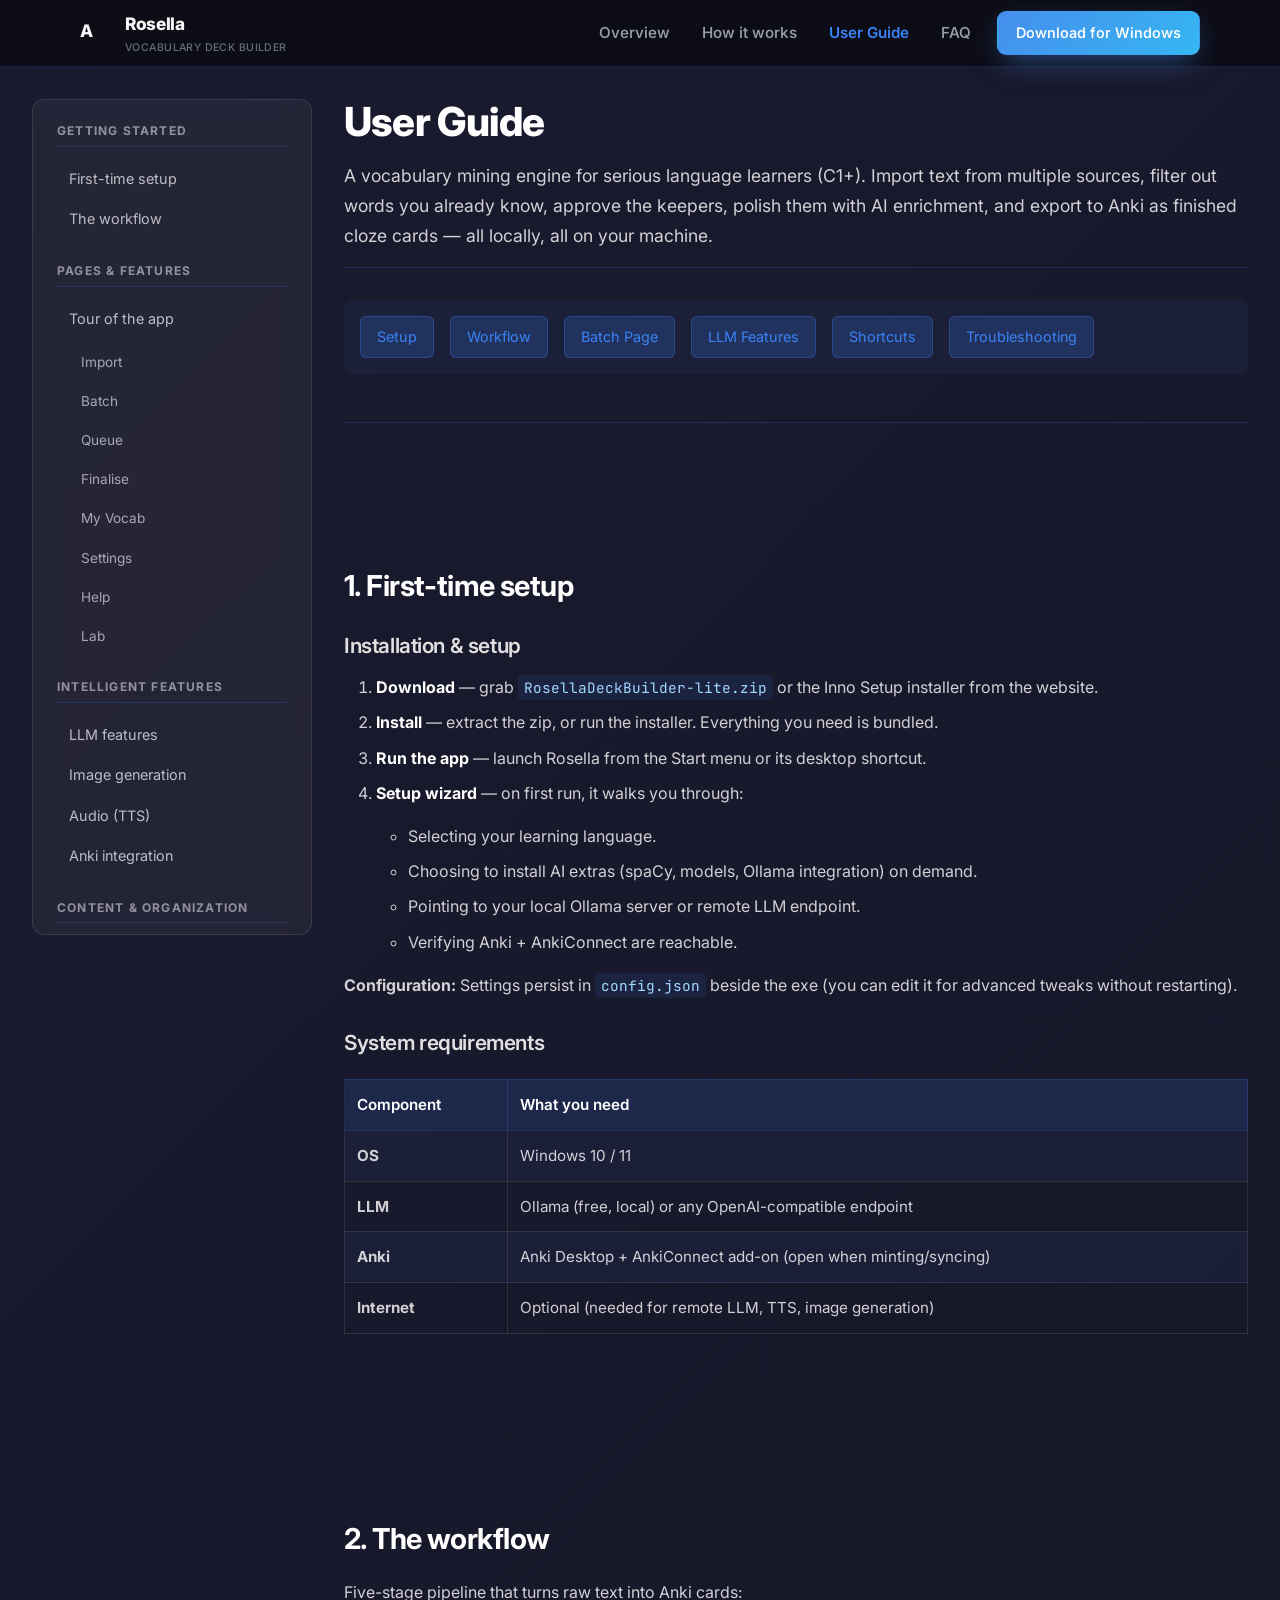
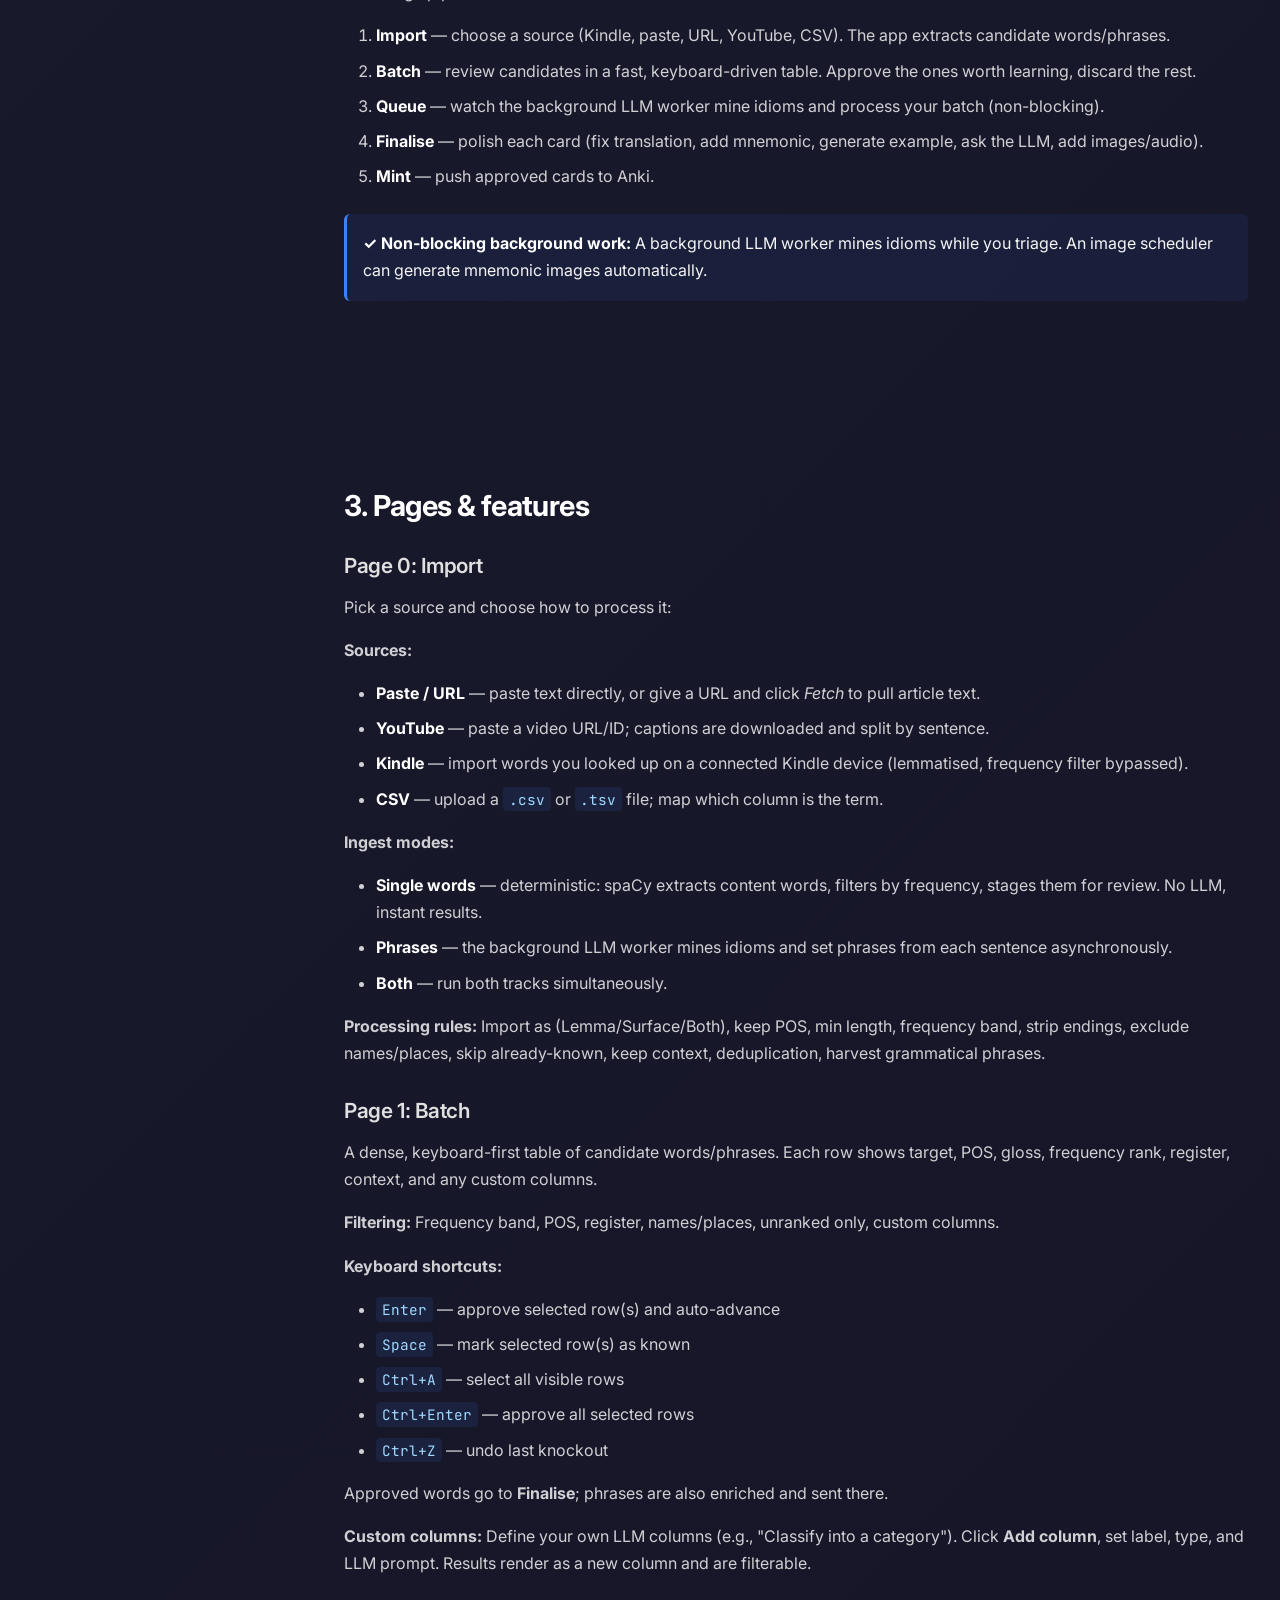
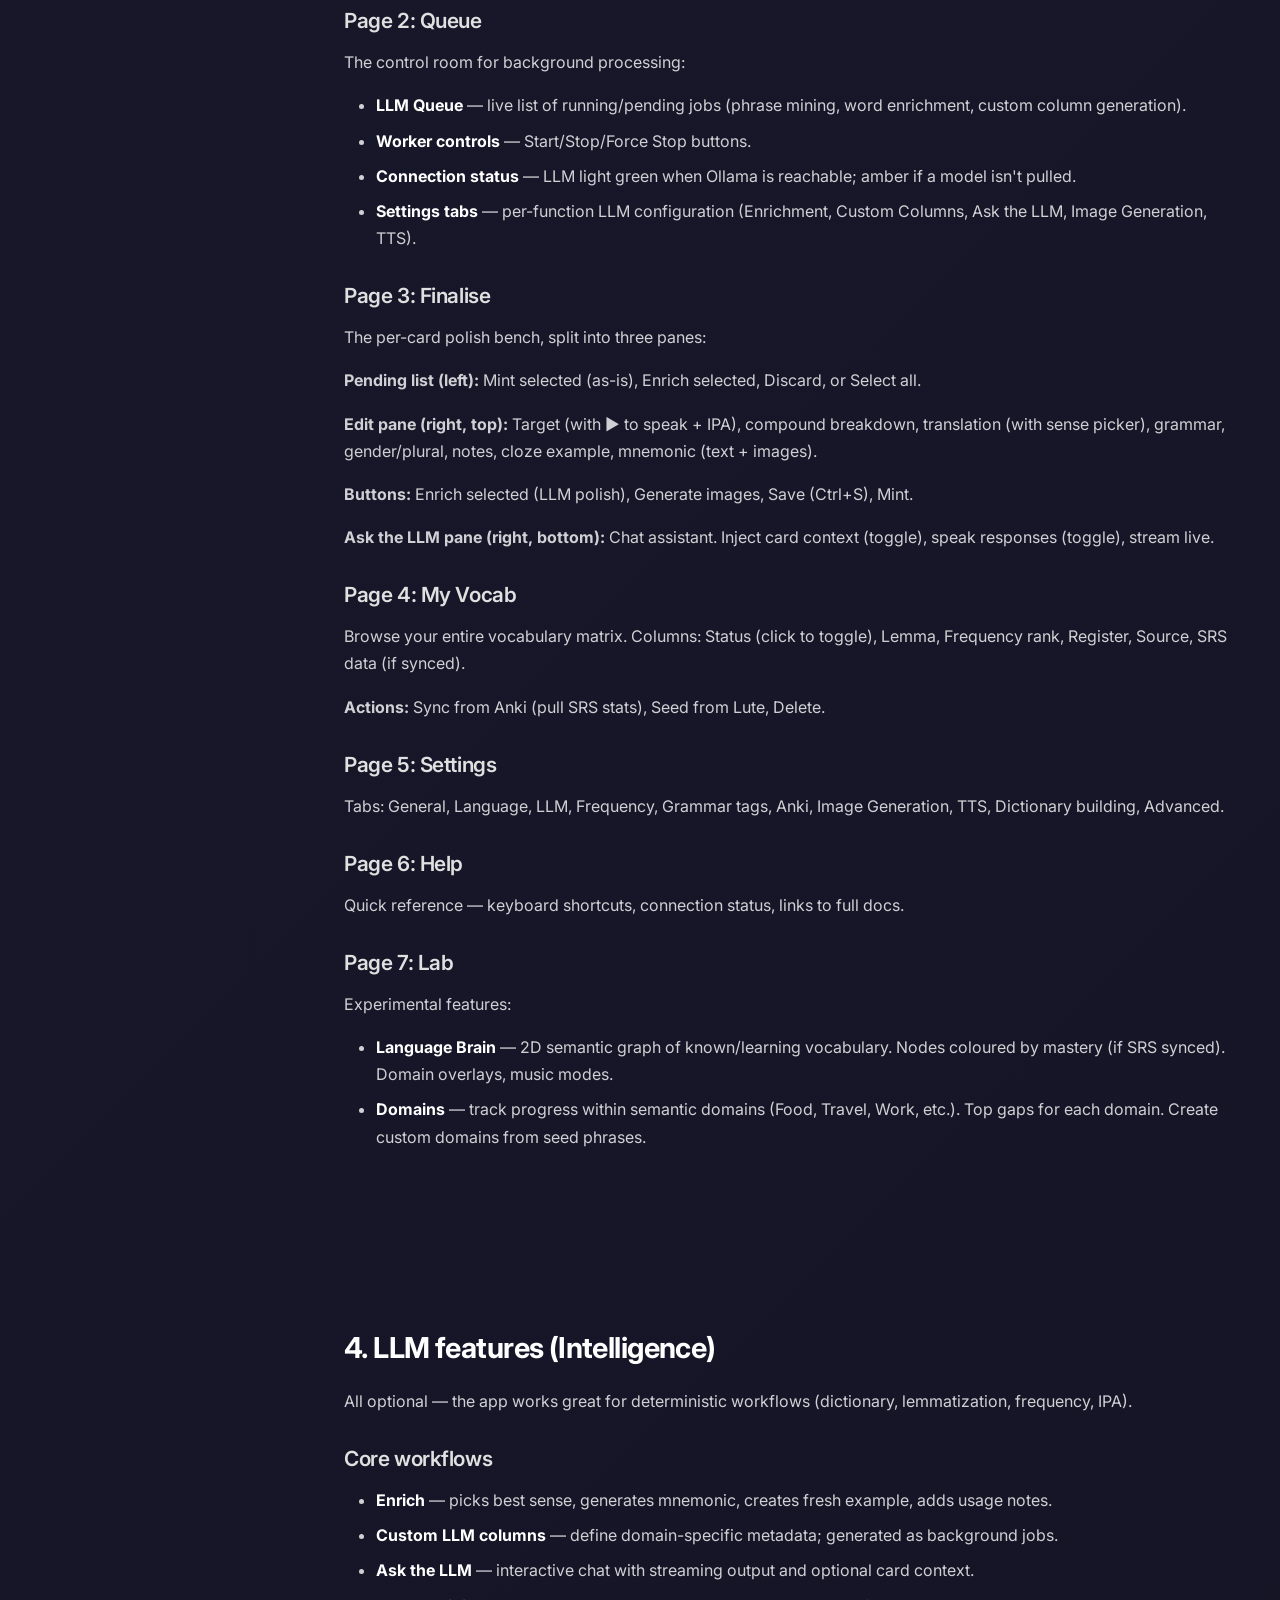
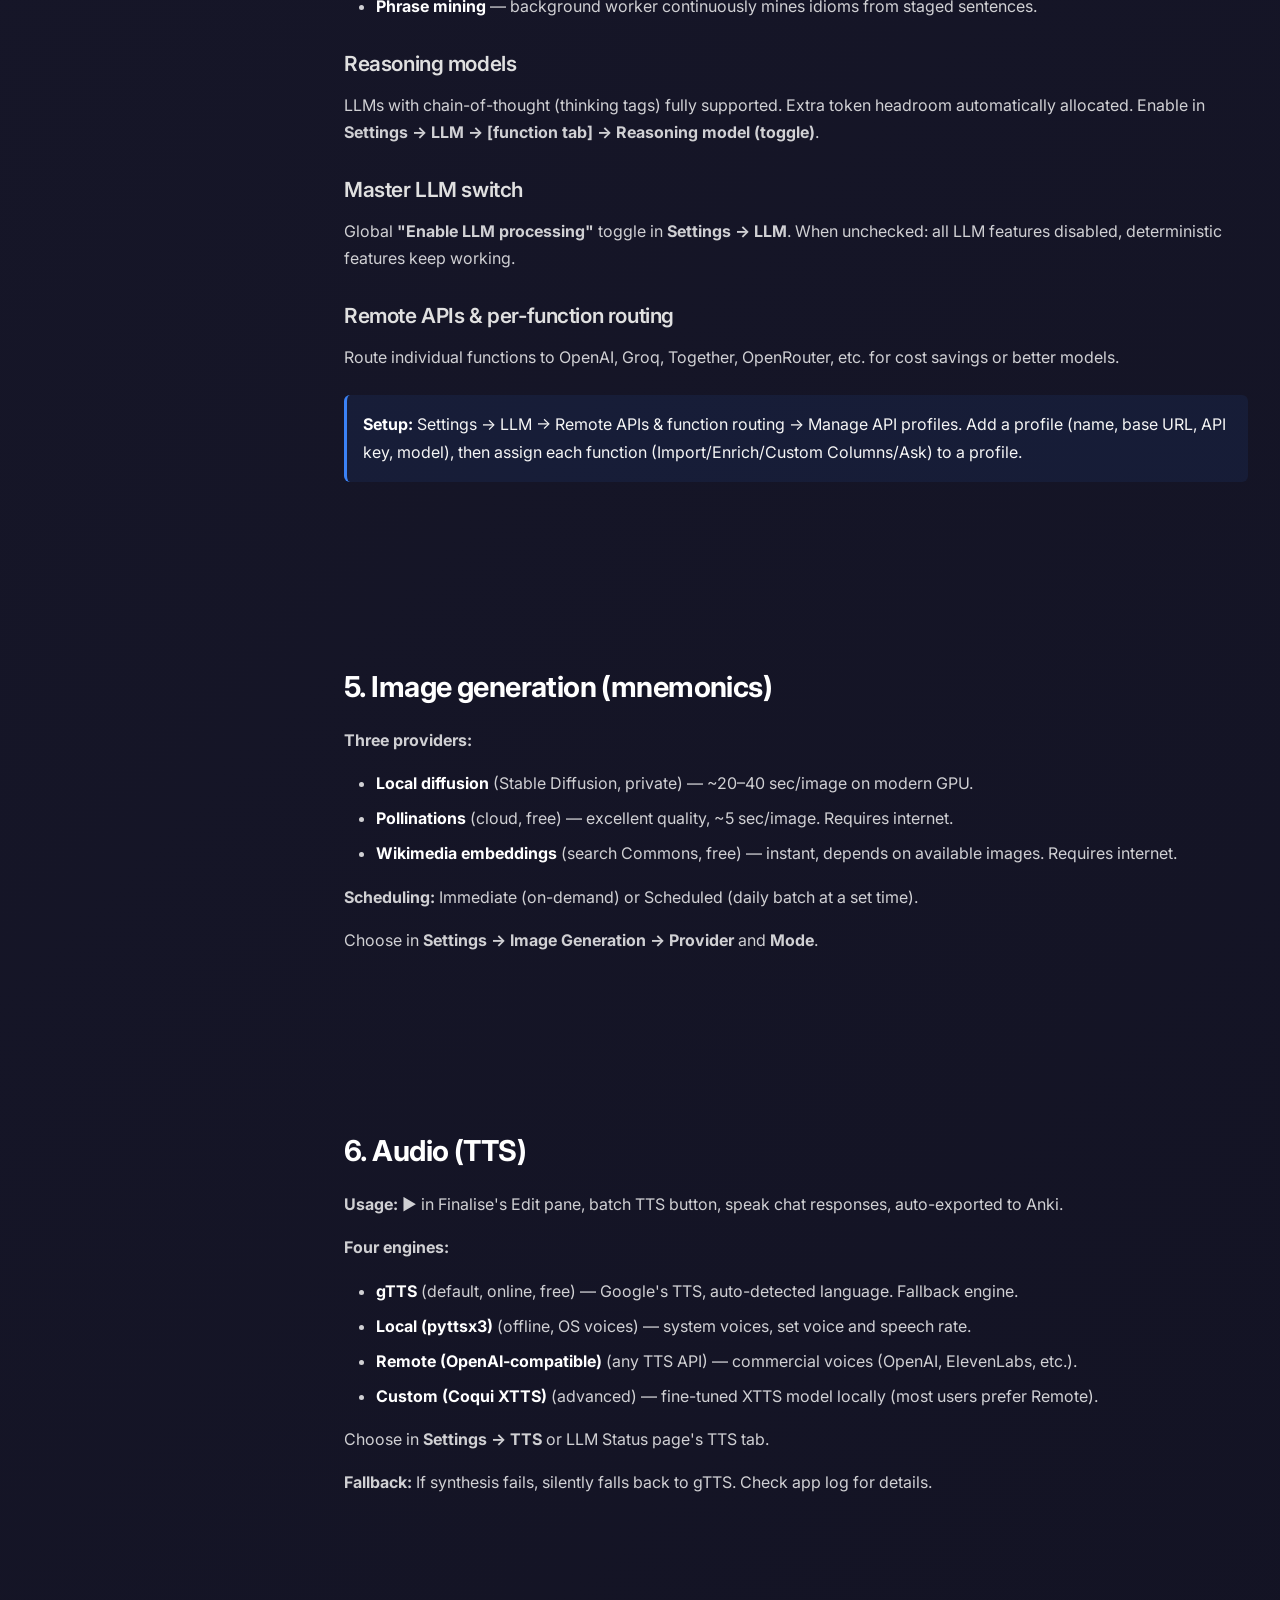
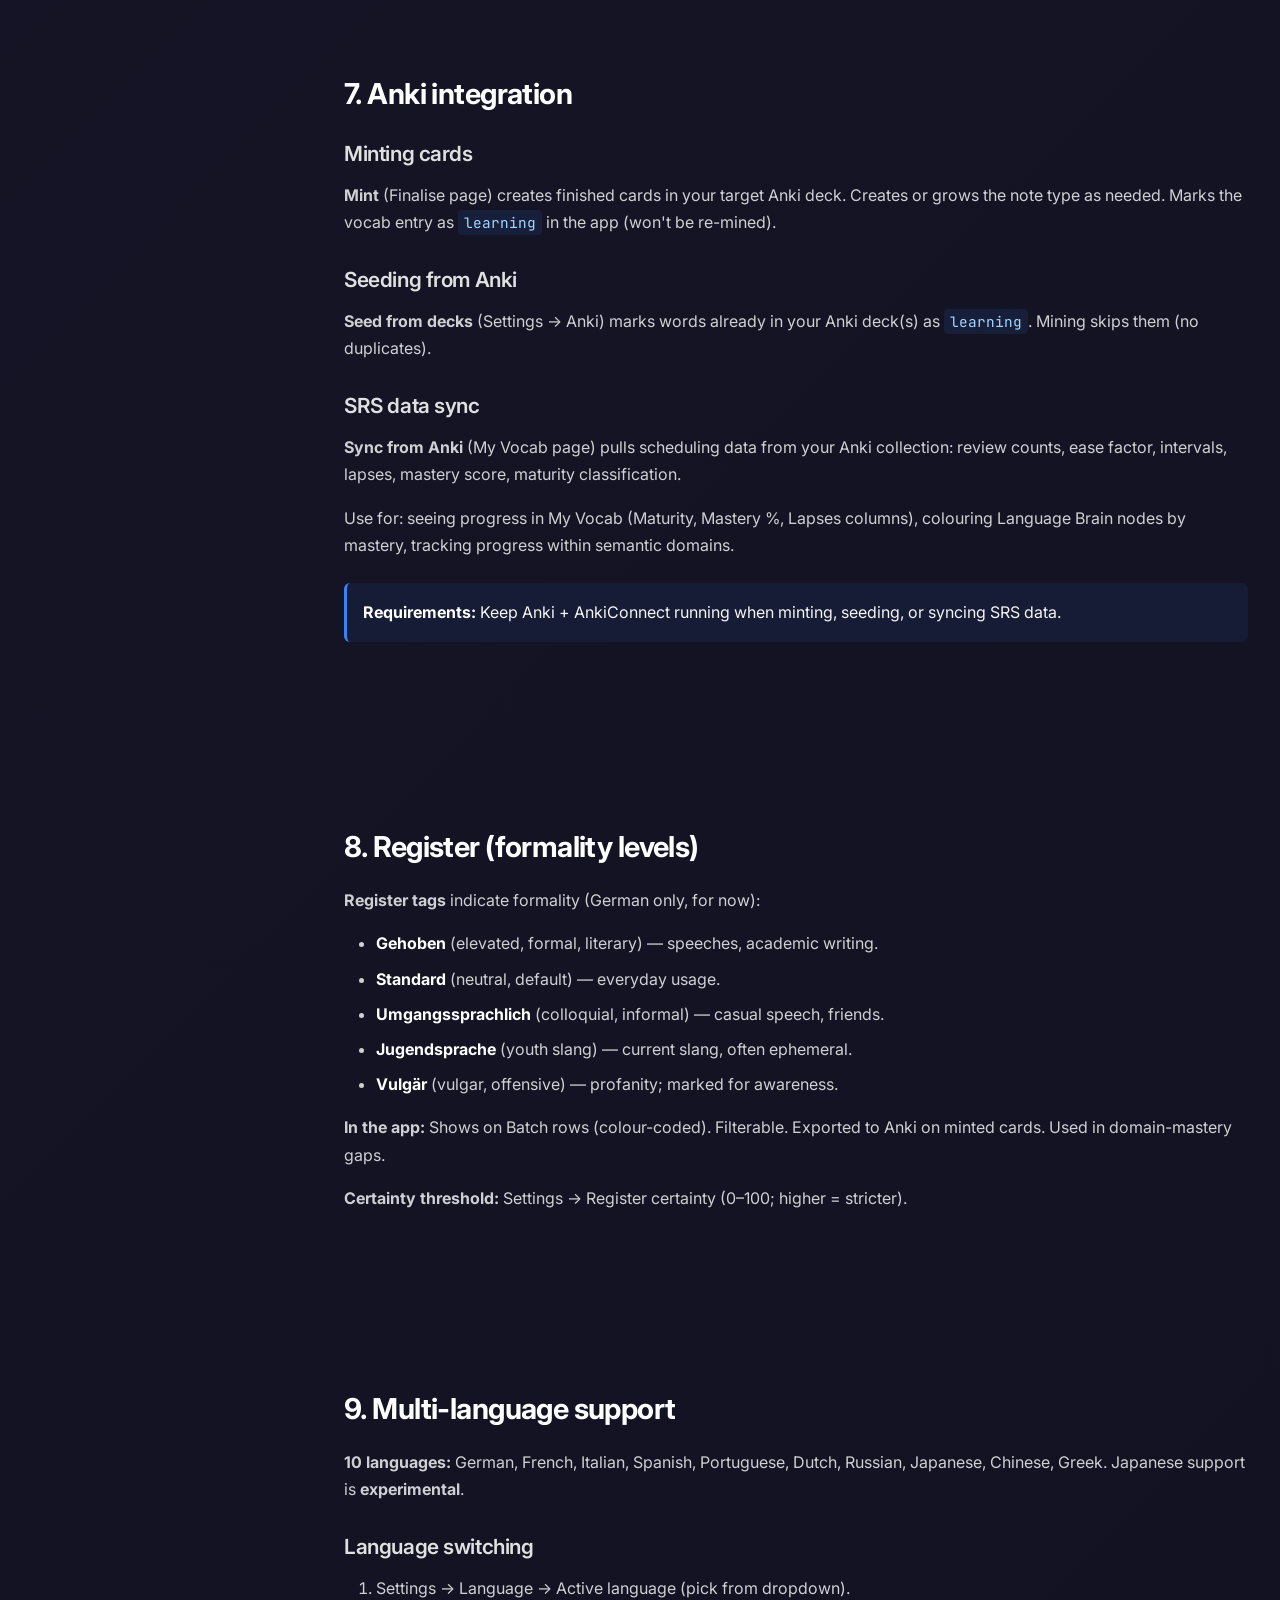
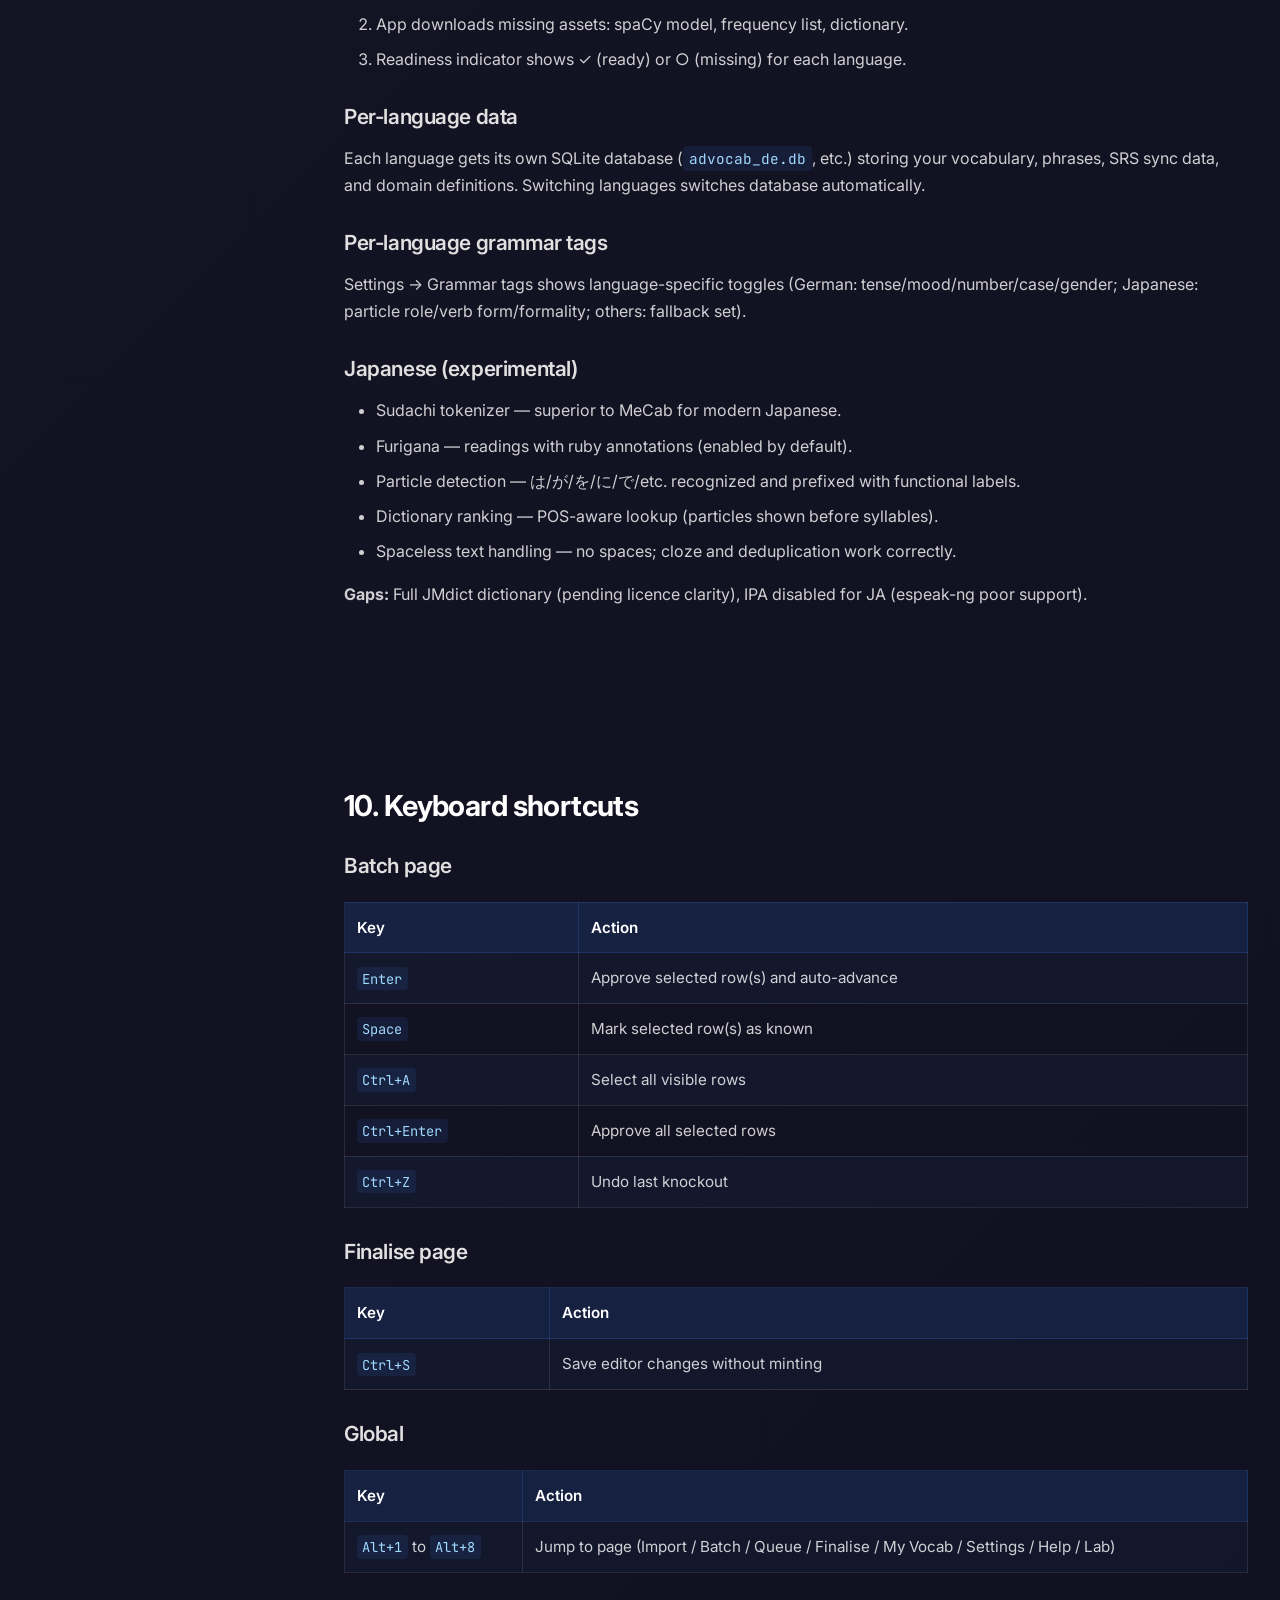
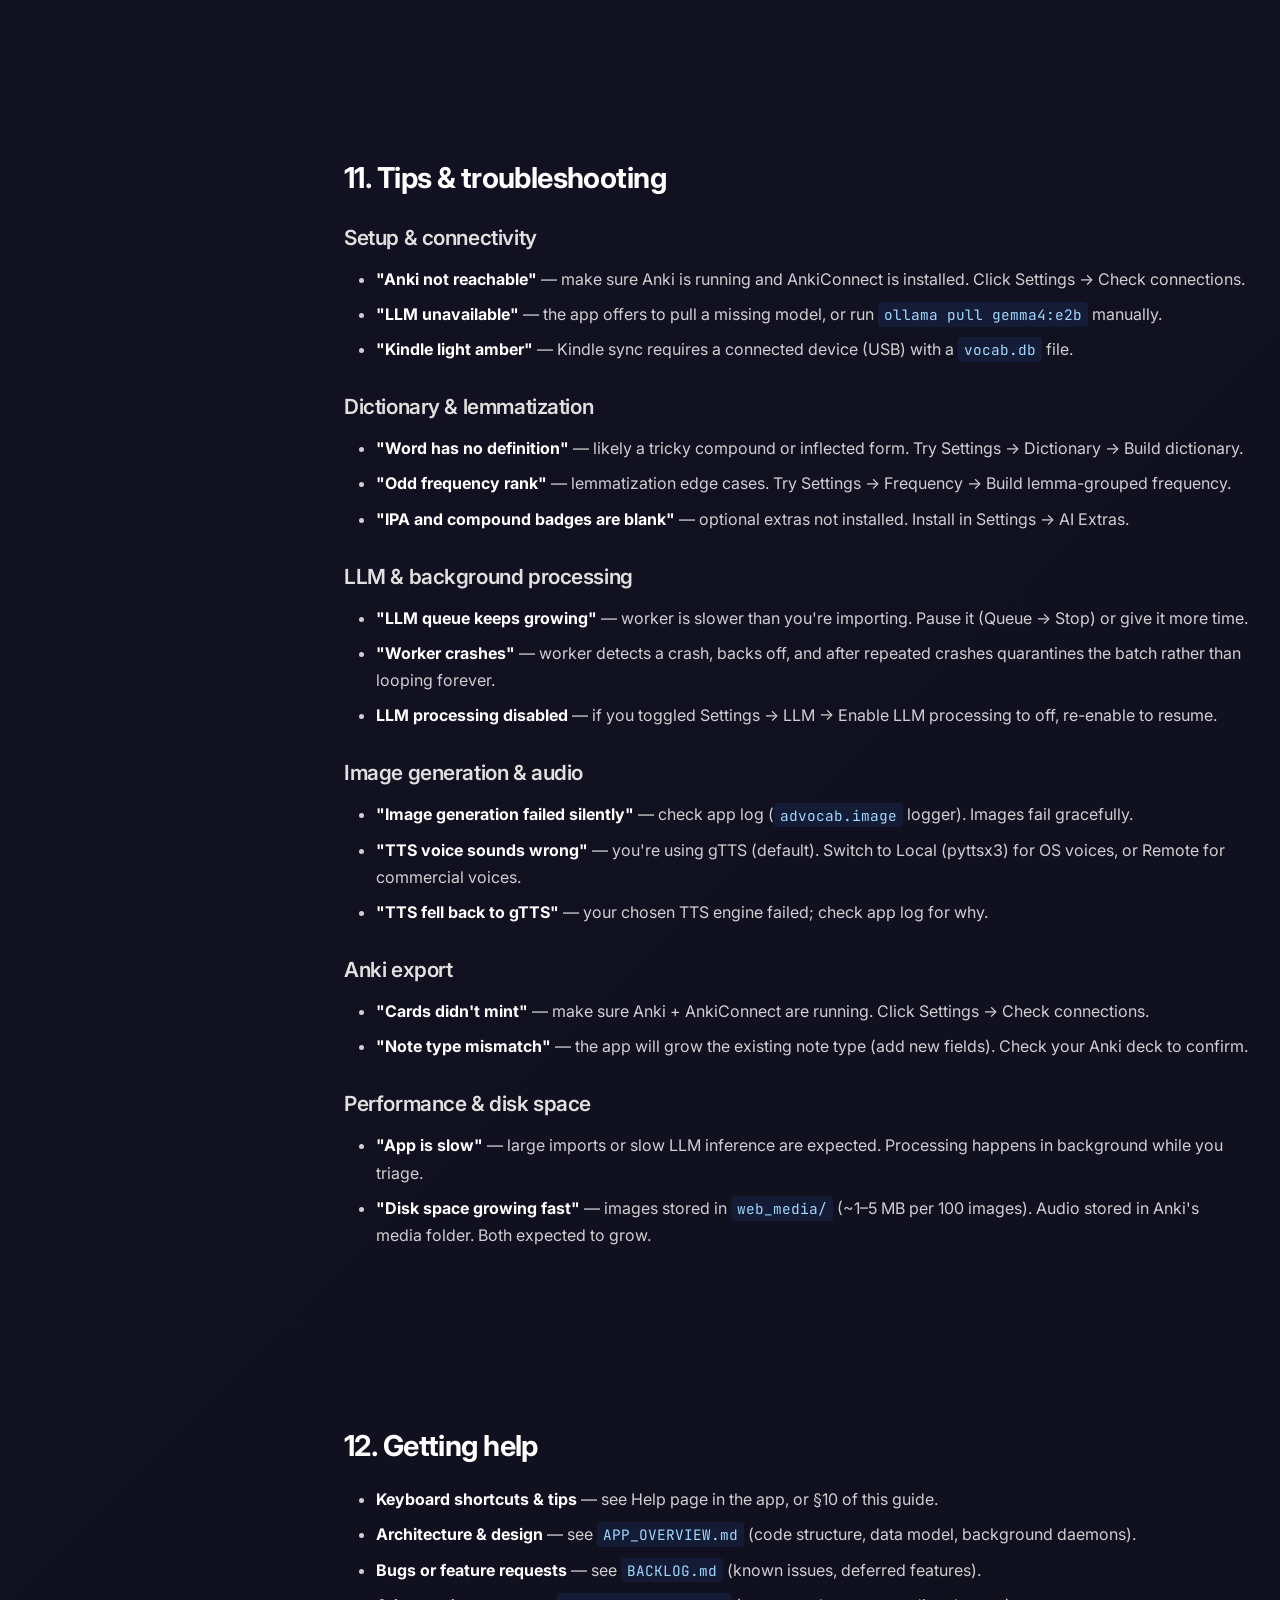
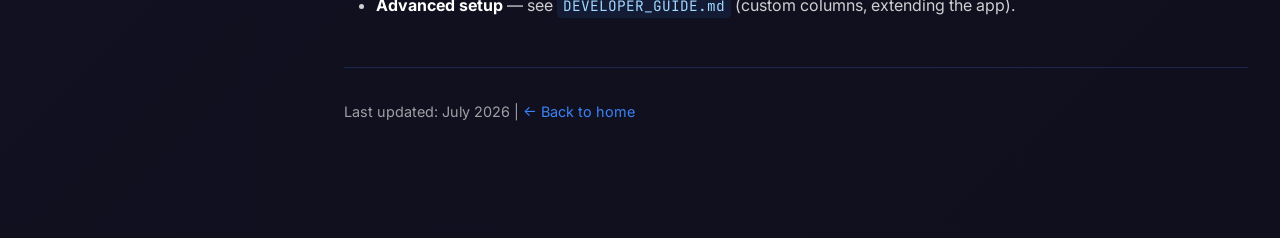
==== commit 1741665c: "Publish Rosella 1.2.0 Windows release" ====
--- a/user-guide.html
+++ b/user-guide.html
@@ -3,8 +3,8 @@
 <head>
   <meta charset="UTF-8" />
   <meta name="viewport" content="width=device-width, initial-scale=1.0" />
-  <title>User Guide — Advocab</title>
-  <meta name="description" content="Complete guide to using Advocab: setup, workflow, pages, LLM features, images, audio, Anki integration, multi-language support, and troubleshooting." />
+  <title>User Guide — Rosella</title>
+  <meta name="description" content="Complete guide to using Rosella: setup, workflow, pages, LLM features, images, audio, Anki integration, multi-language support, and troubleshooting." />
   <link rel="preconnect" href="https://fonts.googleapis.com" />
   <link rel="preconnect" href="https://fonts.gstatic.com" crossorigin />
   <link href="https://fonts.googleapis.com/css2?family=Inter:wght@400;500;550;600;650;700;800;850&family=JetBrains+Mono:wght@400;500;600&display=swap" rel="stylesheet" />
@@ -343,7 +343,7 @@
   <div class="wrap">
     <a class="brand" href="index.html">
       <span class="logo">A</span>
-      <span>Advocab<small>Vocabulary Deck Builder</small></span>
+      <span>Rosella<small>Vocabulary Deck Builder</small></span>
     </a>
     <nav class="top">
       <span class="nav-links">
@@ -423,9 +423,9 @@
 
       <h3>Installation & setup</h3>
       <ol>
-        <li><strong>Download</strong> — grab <code>AdvocabDeckBuilder-lite.zip</code> or the Inno Setup installer from the website.</li>
+        <li><strong>Download</strong> — grab <code>RosellaDeckBuilder-lite.zip</code> or the Inno Setup installer from the website.</li>
         <li><strong>Install</strong> — extract the zip, or run the installer. Everything you need is bundled.</li>
-        <li><strong>Run the app</strong> — double-click <code>AdvocabDesktop.exe</code>.</li>
+        <li><strong>Run the app</strong> — launch Rosella from the Start menu or its desktop shortcut.</li>
         <li><strong>Setup wizard</strong> — on first run, it walks you through:
           <ul>
             <li>Selecting your learning language.</li>
--- a/styles.css
+++ b/styles.css
@@ -98,10 +98,7 @@
 header.site .wrap { display: flex; align-items: center; gap: 20px; height: 66px; }
 .brand { display: flex; align-items: center; gap: 11px; font-weight: 800; letter-spacing: -.02em; font-size: 1.08rem; }
 .brand .logo {
-  width: 34px; height: 34px; border-radius: 9px; flex-shrink: 0;
-  background: linear-gradient(135deg, hsl(var(--accent)), hsl(var(--accent-2)));
-  display: grid; place-items: center; color: #fff; font-weight: 800; font-size: 1.05rem;
-  box-shadow: 0 6px 18px -6px hsl(var(--accent) / .7);
+  width: 34px; height: 34px; flex-shrink: 0; display: block;
 }
 .brand small { display:block; font-size:.66rem; font-weight:500; letter-spacing:.04em; color:hsl(var(--ink-subtle)); text-transform:uppercase; }
 nav.top { margin-left: auto; display: flex; align-items: center; gap: 4px; }
